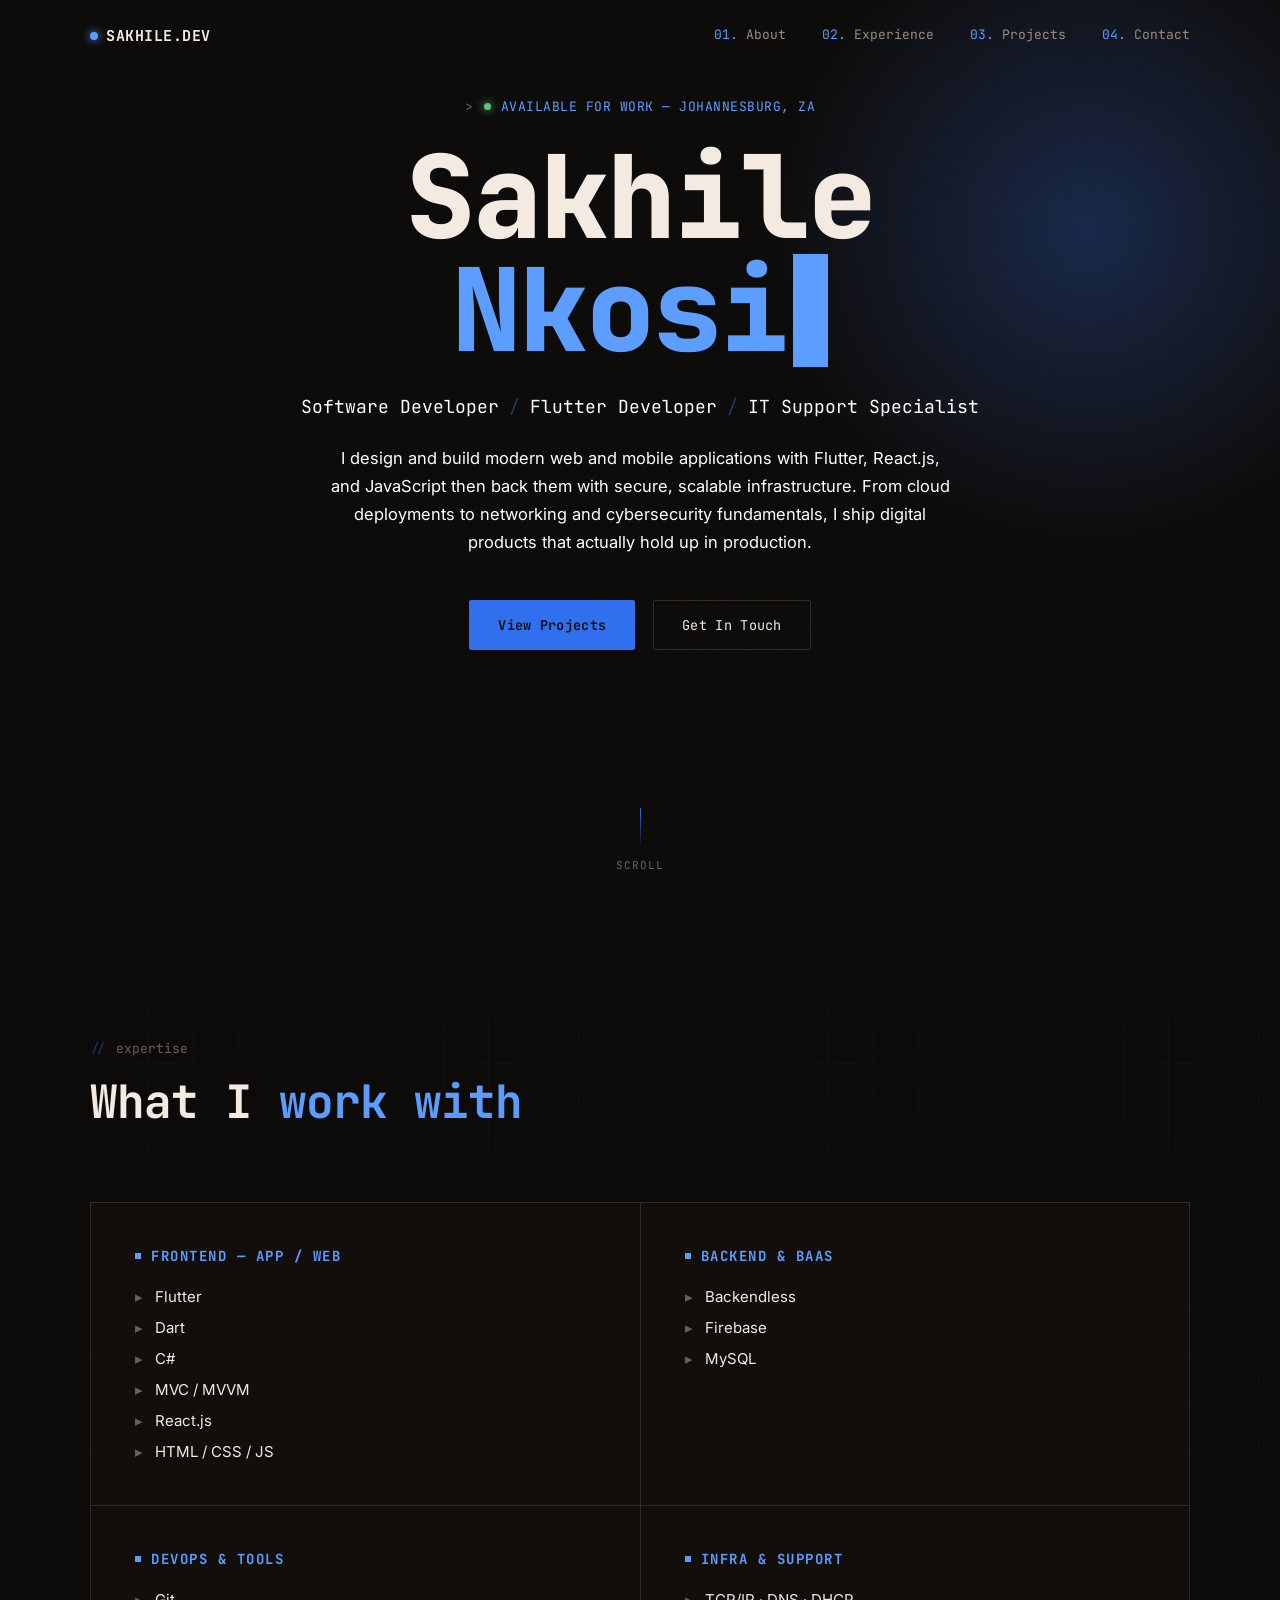
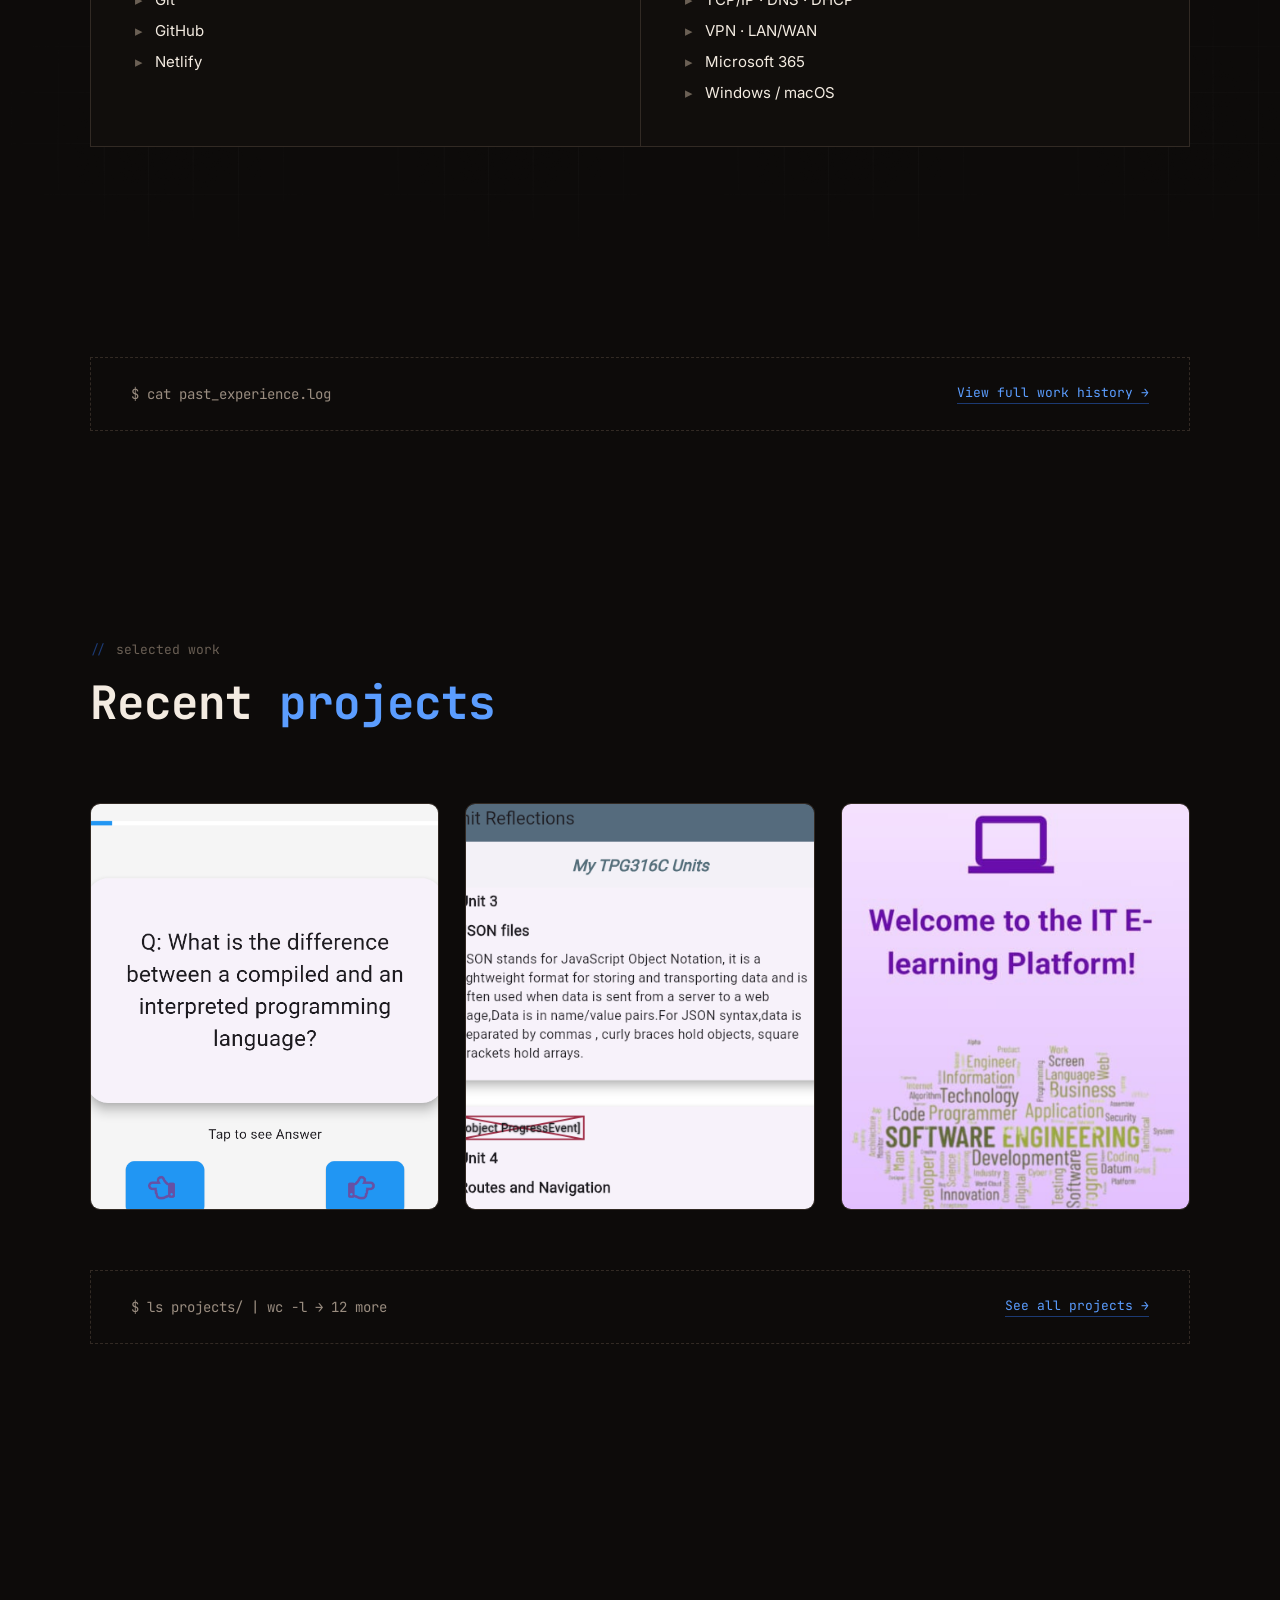
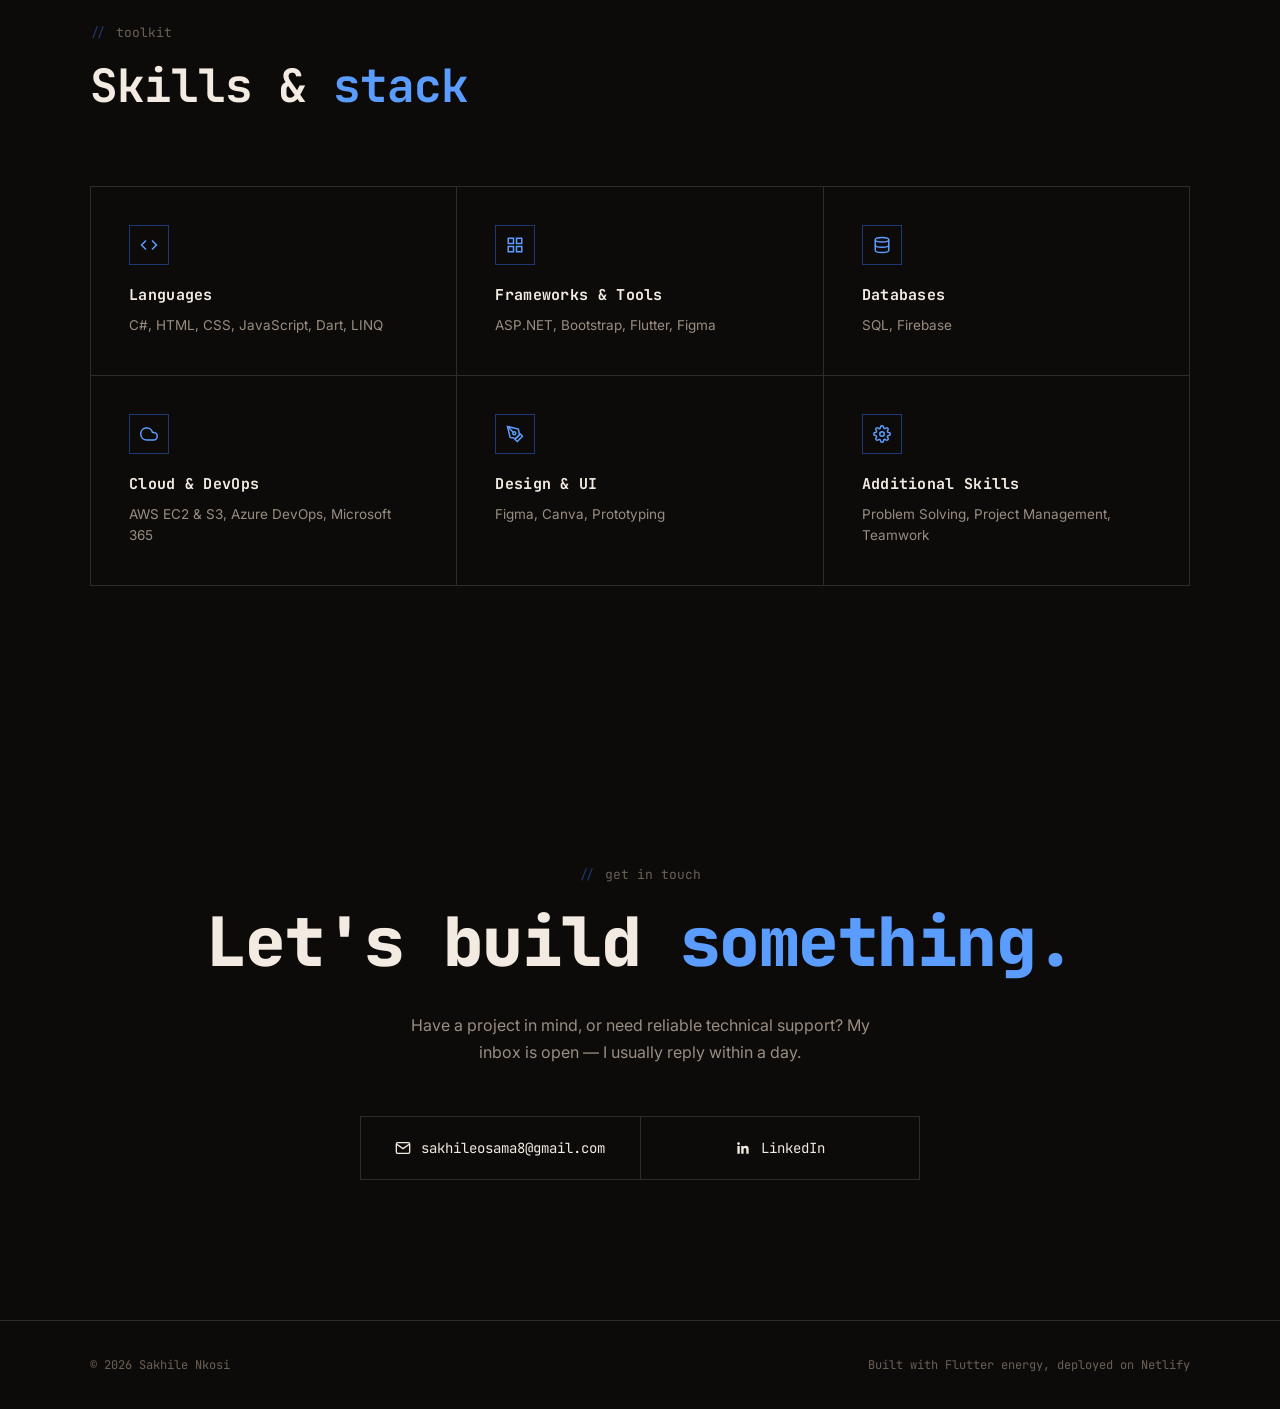
==== index.html @ 548998eb "portfolio" ====
<!DOCTYPE html>
<html lang="en">

<head>
  <meta charset="UTF-8">
  <meta name="viewport" content="width=device-width, initial-scale=1.0">
  <title>Sakhile Nkosi — Software &amp; Flutter Developer</title>
  <link rel="preconnect" href="https://fonts.googleapis.com">
  <link rel="preconnect" href="https://fonts.gstatic.com" crossorigin>
  <link rel="stylesheet" href="assets/css/style.css">
  <link
    href="https://fonts.googleapis.com/css2?family=JetBrains+Mono:wght@400;500;600;700;800&family=Inter:wght@400;500;600;700&display=swap"
    rel="stylesheet">
  <style>
    #expertise {
      overflow: hidden;
    }

    .expertise-bg {
      position: absolute;
      inset: 0;
      z-index: 0;
      pointer-events: none;
      background-image: url('assets/images/gradient.png');
      background-repeat: repeat;
      background-size: 340px 340px;
      filter: invert(1) brightness(0.9);
      opacity: 0.5;
      -webkit-mask-image: linear-gradient(to bottom, transparent 0%, black 14%, black 86%, transparent 100%);
      mask-image: linear-gradient(to bottom, transparent 0%, black 14%, black 86%, transparent 100%);
    }

    .expertise-content {
      position: relative;
      z-index: 1;
    }
  </style>
</head>

<body>

  <div class="grain"></div>

  <header id="siteHeader">
    <div class="wrap">
      <nav>
        <div class="logo"><span class="dot"></span>SAKHILE.DEV</div>
        <div class="nav-links">
          <a href="about.html"><span>01.</span> About</a>
          <a href="experience.html"><span>02.</span> Experience</a>
          <a href="project.html"><span>03.</span> Projects</a>
          <a href="#contact"><span>04.</span> Contact</a>
        </div>
      </nav>
    </div>
  </header>

  <!-- ============ HERO ============ -->
  <section class="hero">
    <div class="hero-bg">
      <video class="hero-video active" src="assets/videos/v1.mp4" autoplay muted playsinline preload="auto"></video>
      <video class="hero-video" src="assets/videos/v2.mp4" autoplay muted playsinline preload="auto"></video>
    </div>
    <div class="hero-overlay"></div>

    <div class="wrap hero-content">
      <div class="eyebrow"><span class="status-dot"></span> AVAILABLE FOR WORK — JOHANNESBURG, ZA</div>
      <h1 class="name">Sakhile<br><span class="surname">Nkosi<span class="cursor">&nbsp;</span></span></h1>
      <div class="role-line">
        <span>Software Developer</span><span class="pipe">/</span>
        <span>Flutter Developer</span><span class="pipe">/</span>
        <span>IT Support Specialist</span>
      </div>
      <p class="hero-copy">
        I design and build modern web and mobile applications with Flutter, React.js, and JavaScript 
        then back them with secure, scalable infrastructure. From cloud deployments to networking and
        cybersecurity fundamentals, I ship digital products that actually hold up in production.
      </p>
      <div class="hero-actions">
        <a href="project.html" class="btn btn-solid">View Projects</a>
        <a href="#contact" class="btn btn-outline">Get In Touch</a>
      </div>
    </div>
    <div class="scroll-hint mono">
      <div class="line"></div>SCROLL
    </div>
  </section>

  <!-- ============ EXPERTISE ============ -->
  <section id="expertise">
    <div class="expertise-bg"></div>

    <div class="wrap expertise-content">
      <div class="section-tag reveal">expertise</div>
      <h2 class="section-title reveal">What I <span class="accent">work with</span></h2>

      <div class="expertise-grid reveal">
        <div class="expertise-block">
          <h3>Frontend — App / Web</h3>
          <ul>
            <li>Flutter</li>
            <li>Dart</li>
            <li>C#</li>
            <li>MVC / MVVM</li>
            <li>React.js</li>
            <li>HTML / CSS / JS</li>
          </ul>
        </div>
        <div class="expertise-block">
          <h3>Backend &amp; BaaS</h3>
          <ul>
            <li>Backendless</li>
            <li>Firebase</li>
            <li>MySQL</li>
          </ul>
        </div>
        <div class="expertise-block">
          <h3>DevOps &amp; Tools</h3>
          <ul>
            <li>Git</li>
            <li>GitHub</li>
            <li>Netlify</li>
          </ul>
        </div>
        <div class="expertise-block">
          <h3>Infra &amp; Support</h3>
          <ul>
            <li>TCP/IP · DNS · DHCP</li>
            <li>VPN · LAN/WAN</li>
            <li>Microsoft 365</li>
            <li>Windows / macOS</li>
          </ul>
        </div>
      </div>
    </div>
  </section>

  <!-- ============ EXPERIENCE DIVIDER ============ -->
  <div class="divider-cta" id="experience">
    <div class="wrap">
      <div class="inner reveal">
        <div class="label mono">$ cat past_experience.log</div>
        <a href="experience.html" class="link-btn">View full work history →</a>
      </div>
    </div>
  </div>

  <!-- ============ PROJECTS ============ -->
  <section id="projects">
    <div class="section-video-bg">
      <video src="assets/videos/Projects.mp4" autoplay muted loop playsinline preload="auto"></video>
    </div>
    <div class="section-video-overlay"></div>
    <div class="wrap">
      <div class="section-tag reveal">selected work</div>
      <h2 class="section-title reveal">Recent <span class="accent">projects</span></h2>

      <div class="projects-grid">
        <div class="project-card reveal" data-project="flashcard">
          <div class="project-thumb">
            <img src="assets/images/elearning-flashcard.png" alt="Flashcard" loading="lazy">
            <div class="thumb-hover">
              <div class="thumb-hover-inner">
                <span class="name">Flashcard</span>
                <span class="view-hint">✦ View project details</span>
              </div>
            </div>
          </div>
        </div>

        <div class="project-card reveal" data-project="reflection">
          <div class="project-thumb">
            <img src="assets/images/elearning-reflection.png" alt="Reflection Notes" loading="lazy">
            <div class="thumb-hover">
              <div class="thumb-hover-inner">
                <span class="name">Reflection Notes</span>
                <span class="view-hint">✦ View project details</span>
              </div>
            </div>
          </div>
        </div>

        <div class="project-card reveal" data-project="elearning">
          <div class="project-thumb">
            <img src="assets/images/elearning-welcome.png" alt="IT E-Learning Platform welcome screen" loading="lazy">
            <div class="thumb-hover">
              <div class="thumb-hover-inner">
                <span class="name">IT E-Learning Platform</span>
                <span class="view-hint">✦ View project details</span>
              </div>
            </div>
          </div>
        </div>
      </div>

      <div class="divider-cta" style="padding-top:60px;padding-bottom:0;">
        <div class="inner reveal">
          <div class="label mono">$ ls projects/ | wc -l → 12 more</div>
          <a href="project.html" class="link-btn">See all projects →</a>
        </div>
      </div>
    </div>
  </section>

  <!-- ============ SKILLS ============ -->
  <section id="skills">
    <div class="section-video-bg">
      <video src="assets/videos/Skills.mp4" autoplay muted loop playsinline preload="auto"></video>
    </div>
    <div class="section-video-overlay"></div>
    <div class="wrap">
      <div class="section-tag reveal">toolkit</div>
      <h2 class="section-title reveal">Skills &amp; <span class="accent">stack</span></h2>

      <div class="skills-grid reveal">
        <div class="skill-card">
          <div class="skill-icon">
            <svg width="18" height="18" viewBox="0 0 24 24" fill="none" stroke="currentColor" stroke-width="2">
              <polyline points="16 18 22 12 16 6" />
              <polyline points="8 6 2 12 8 18" />
            </svg>
          </div>
          <h4>Languages</h4>
          <p>C#, HTML, CSS, JavaScript, Dart, LINQ</p>
        </div>
        <div class="skill-card">
          <div class="skill-icon">
            <svg width="18" height="18" viewBox="0 0 24 24" fill="none" stroke="currentColor" stroke-width="2">
              <rect x="3" y="3" width="7" height="7" />
              <rect x="14" y="3" width="7" height="7" />
              <rect x="14" y="14" width="7" height="7" />
              <rect x="3" y="14" width="7" height="7" />
            </svg>
          </div>
          <h4>Frameworks &amp; Tools</h4>
          <p>ASP.NET, Bootstrap, Flutter, Figma</p>
        </div>
        <div class="skill-card">
          <div class="skill-icon">
            <svg width="18" height="18" viewBox="0 0 24 24" fill="none" stroke="currentColor" stroke-width="2">
              <ellipse cx="12" cy="5" rx="9" ry="3" />
              <path d="M21 12c0 1.66-4 3-9 3s-9-1.34-9-3" />
              <path d="M3 5v14c0 1.66 4 3 9 3s9-1.34 9-3V5" />
            </svg>
          </div>
          <h4>Databases</h4>
          <p>SQL, Firebase</p>
        </div>
        <div class="skill-card">
          <div class="skill-icon">
            <svg width="18" height="18" viewBox="0 0 24 24" fill="none" stroke="currentColor" stroke-width="2">
              <path d="M18 10h-1.26A8 8 0 1 0 9 20h9a5 5 0 0 0 0-10z" />
            </svg>
          </div>
          <h4>Cloud &amp; DevOps</h4>
          <p>AWS EC2 &amp; S3, Azure DevOps, Microsoft 365</p>
        </div>
        <div class="skill-card">
          <div class="skill-icon">
            <svg width="18" height="18" viewBox="0 0 24 24" fill="none" stroke="currentColor" stroke-width="2">
              <path d="M12 19l7-7 3 3-7 7-3-3z" />
              <path d="M18 13l-1.5-7.5L2 2l3.5 14.5L13 18l5-5z" />
              <path d="M2 2l7.586 7.586" />
              <circle cx="11" cy="11" r="2" />
            </svg>
          </div>
          <h4>Design &amp; UI</h4>
          <p>Figma, Canva, Prototyping</p>
        </div>
        <div class="skill-card">
          <div class="skill-icon">
            <svg width="18" height="18" viewBox="0 0 24 24" fill="none" stroke="currentColor" stroke-width="2">
              <circle cx="12" cy="12" r="3" />
              <path
                d="M19.4 15a1.65 1.65 0 0 0 .33 1.82l.06.06a2 2 0 1 1-2.83 2.83l-.06-.06a1.65 1.65 0 0 0-1.82-.33 1.65 1.65 0 0 0-1 1.51V21a2 2 0 0 1-4 0v-.09A1.65 1.65 0 0 0 9 19.4a1.65 1.65 0 0 0-1.82.33l-.06.06a2 2 0 1 1-2.83-2.83l.06-.06a1.65 1.65 0 0 0 .33-1.82 1.65 1.65 0 0 0-1.51-1H3a2 2 0 0 1 0-4h.09A1.65 1.65 0 0 0 4.6 9a1.65 1.65 0 0 0-.33-1.82l-.06-.06a2 2 0 1 1 2.83-2.83l.06.06a1.65 1.65 0 0 0 1.82.33H9a1.65 1.65 0 0 0 1-1.51V3a2 2 0 0 1 4 0v.09a1.65 1.65 0 0 0 1 1.51 1.65 1.65 0 0 0 1.82-.33l.06-.06a2 2 0 1 1 2.83 2.83l-.06.06a1.65 1.65 0 0 0-.33 1.82V9a1.65 1.65 0 0 0 1.51 1H21a2 2 0 0 1 0 4h-.09a1.65 1.65 0 0 0-1.51 1z" />
            </svg>
          </div>
          <h4>Additional Skills</h4>
          <p>Problem Solving, Project Management, Teamwork</p>
        </div>
      </div>
    </div>
  </section>

  <!-- ============ CONTACT ============ -->
  <section id="contact" class="contact-section">
    <div class="wrap">
      <div class="section-tag reveal">get in touch</div>
      <h2 class="contact-title reveal">Let's build <span class="accent">something.</span></h2>
      <p class="contact-copy reveal">
        Have a project in mind, or need reliable technical support? My inbox is open —
        I usually reply within a day.
      </p>
      <div class="contact-row reveal">
        <a href="mailto:sakhileosama8@gmail.com">
          <svg width="16" height="16" viewBox="0 0 24 24" fill="none" stroke="currentColor" stroke-width="2">
            <rect x="2" y="4" width="20" height="16" rx="2" />
            <path d="M22 6l-10 7L2 6" />
          </svg>
          sakhileosama8@gmail.com
        </a>
        <a href="https://www.linkedin.com/in/sakhile-nkosi-8436ba281/" target="_blank" rel="noopener">
          <svg width="16" height="16" viewBox="0 0 24 24" fill="currentColor">
            <path
              d="M20.45 20.45h-3.55v-5.57c0-1.33-.02-3.03-1.85-3.03-1.85 0-2.14 1.44-2.14 2.94v5.66H9.36V9h3.41v1.56h.05c.47-.9 1.63-1.85 3.36-1.85 3.6 0 4.27 2.37 4.27 5.46v6.28zM5.34 7.43a2.06 2.06 0 1 1 0-4.12 2.06 2.06 0 0 1 0 4.12zM7.12 20.45H3.56V9h3.56v11.45z" />
          </svg>
          LinkedIn
        </a>
      </div>
    </div>
  </section>

  <footer>
    <div class="wrap" style="display:flex;justify-content:space-between;width:100%;flex-wrap:wrap;gap:10px;">
      <span>© 2026 Sakhile Nkosi</span>
      <span>Built with Flutter energy, deployed on Netlify</span>
    </div>
  </footer>

  <!-- ============ PROJECT MODAL ============ -->
  <div class="modal-overlay" id="projectModal">
    <div class="modal-panel">
      <button class="modal-close" id="modalClose" aria-label="Close">
        <svg width="16" height="16" viewBox="0 0 24 24" fill="none" stroke="currentColor" stroke-width="2.5">
          <path d="M18 6L6 18M6 6l12 12" />
        </svg>
      </button>

      <div class="modal-hero">
        <div class="project-tag" id="modalTag"></div>
        <h2 class="modal-title" id="modalTitle"></h2>
      </div>

      <div class="modal-body">
        <div class="modal-block">
          <h3>Overview</h3>
          <p id="modalOverview"></p>
        </div>

        <div class="modal-block">
          <h3>Tech Stack</h3>
          <div id="modalSpecs"></div>
        </div>

        <div class="modal-block" id="modalLinksBlock">
          <h3>Project Links</h3>
          <div class="modal-links" id="modalLinks"></div>
        </div>

        <div class="modal-block" id="modalGalleryBlock">
          <h3>Project Images</h3>
          <div class="modal-gallery" id="modalGallery"></div>
        </div>
      </div>
    </div>
  </div>

  <script src="assets/js/scprit.js"></script>

</body>

</html>
---- assets/css/style.css ----
:root{
    --black: #0d0b0a;
    --black-soft: #151210;
    --panel: #1c1815;
    --panel-border: #322a24;
    --terracotta: #2f6fed;
    --terracotta-bright: #5b9dff;
    --terracotta-dim: #1c3a73;
    --cream: #f3ebe1;
    --white:#ffff;
    --stone: #9a8d80;
    --stone-dim: #6b6055;
  }

  *{margin:0;padding:0;box-sizing:border-box;}

  html{scroll-behavior:smooth;}

  body{
    background:var(--black);
    color:var(--cream);
    font-family:'Inter',sans-serif;
    overflow-x:hidden;
  }

  ::selection{background:var(--terracotta);color:var(--black);}

  a{color:inherit;text-decoration:none;}

  .mono{font-family:'JetBrains Mono',monospace;}

  .wrap{
    max-width:1180px;
    margin:0 auto;
    padding:0 40px;
  }

  /* ---------- scanline / grain overlay ---------- */
  .grain{
    pointer-events:none;
    position:fixed;
    inset:0;
    z-index:999;
    opacity:0.035;
    background-image:url("data:image/svg+xml,%3Csvg xmlns='http://www.w3.org/2000/svg' width='120' height='120'%3E%3Cfilter id='n'%3E%3CfeTurbulence type='fractalNoise' baseFrequency='0.9' numOctaves='2' stitchTiles='stitch'/%3E%3C/filter%3E%3Crect width='100%25' height='100%25' filter='url(%23n)'/%3E%3C/svg%3E");
    mix-blend-mode:overlay;
  }

  /* ---------- nav ---------- */
  header{
    position:fixed;
    top:0;left:0;right:0;
    z-index:100;
    padding:26px 0;
    transition:background .3s ease, border-color .3s ease, padding .3s ease;
    border-bottom:1px solid transparent;
  }
  header.scrolled{
    background:rgba(13,11,10,0.88);
    backdrop-filter:blur(10px);
    border-bottom:1px solid var(--panel-border);
    padding:16px 0;
  }
  nav{
    display:flex;
    align-items:center;
    justify-content:space-between;
  }
  .logo{
    font-family:'JetBrains Mono',monospace;
    font-weight:700;
    font-size:15px;
    letter-spacing:.5px;
    display:flex;
    align-items:center;
    gap:8px;
  }
  .logo .dot{
    width:8px;height:8px;border-radius:50%;
    background:var(--terracotta-bright);
    box-shadow:0 0 10px var(--terracotta-bright);
  }
  .nav-links{
    display:flex;
    gap:36px;
    font-family:'JetBrains Mono',monospace;
    font-size:13px;
  }
  .nav-links a{
    color:var(--stone);
    position:relative;
    padding-bottom:3px;
    transition:color .25s ease;
  }
  .nav-links a::before{content:'';}
  .nav-links a:hover{color:var(--cream);}
  .nav-links a span{color:var(--terracotta-bright);}

  /* ---------- hero ---------- */
  .hero{
    min-height:100vh;
    display:flex;
    flex-direction:column;
    justify-content:flex-end;
    align-items:center;
    position:relative;
    padding-top:80px;
    overflow:hidden;
    background:var(--black);
  }
  .hero-bg{
    position:absolute;
    inset:0;
    z-index:0;
  }
  .hero-video{
    position:absolute;
    inset:0;
    width:100%;
    height:100%;
    object-fit:cover;
    opacity:0;
    transition:opacity 1.4s ease;
    z-index:0;
    filter:saturate(0.85) contrast(1.02);
  }
  .hero-video.active{
    opacity:1;
    z-index:1;
  }
  .hero-overlay{
    position:absolute;
    inset:0;
    z-index:2;
    background:
      linear-gradient(to bottom, rgba(13,11,10,0.35) 0%, rgba(13,11,10,0.45) 40%, rgba(13,11,10,0.94) 92%),
      linear-gradient(180deg, rgba(13,11,10,0.15), rgba(13,11,10,0.15));
    pointer-events:none;
  }
  .hero::before{
    content:'';
    position:absolute;
    top:-10%;
    right:-10%;
    width:640px;
    height:640px;
    background:radial-gradient(circle, rgba(47,111,237,0.28) 0%, rgba(47,111,237,0) 70%);
    pointer-events:none;
    z-index:3;
    mix-blend-mode:screen;
  }
  .hero-content{
    position:relative;
    z-index:4;
    text-align:center;
    padding-bottom:110px;
    display:flex;
    flex-direction:column;
    align-items:center;
  }
  .eyebrow{
    font-family:'JetBrains Mono',monospace;
    font-size:13px;
    color:var(--terracotta-bright);
    display:flex;
    align-items:center;
    justify-content:center;
    gap:10px;
    margin-bottom:26px;
    letter-spacing:.5px;
  }
  .eyebrow::before{content:'>';color:var(--stone-dim);}
  .status-dot{
    width:7px;height:7px;border-radius:50%;
    background:#5ac67e;
    box-shadow:0 0 8px #5ac67e;
    display:inline-block;
    animation:pulse 2s infinite;
  }
  @keyframes pulse{
    0%,100%{opacity:1;}
    50%{opacity:.4;}
  }

  h1.name{
    font-family:'JetBrains Mono',monospace;
    font-weight:800;
    font-size:clamp(48px, 9vw, 118px);
    line-height:0.98;
    letter-spacing:-2px;
    color:var(--cream);
  }
  h1.name .surname{
    color:var(--terracotta-bright);
    position:relative;
  }
  .cursor{
    display:inline-block;
    width:.5ch;
    background:var(--terracotta-bright);
    margin-left:6px;
    animation:blink 1.1s steps(1) infinite;
  }
  @keyframes blink{
    0%,49%{opacity:1;}
    50%,100%{opacity:0;}
  }

  .role-line{
    font-family:'JetBrains Mono',monospace;
    font-size:clamp(14px,2vw,18px);
    color:var(--white);
    margin-top:28px;
    display:flex;
    justify-content:center;
    flex-wrap:wrap;
    gap:0 10px;
  }
  .role-line .pipe{color:var(--terracotta-dim);}

  .hero-copy{
    max-width:620px;
    margin:26px auto 0;
    font-size:16.5px;
    line-height:1.7;
    color:var(--white);
  }

  .hero-actions{
    margin-top:44px;
    display:flex;
    justify-content:center;
    gap:18px;
    flex-wrap:wrap;
  }
  .btn{
    font-family:'JetBrains Mono',monospace;
    font-size:13.5px;
    padding:15px 28px;
    border-radius:2px;
    border:1px solid var(--terracotta);
    cursor:pointer;
    transition:all .25s ease;
    letter-spacing:.3px;
  }
  .btn-solid{
    background:var(--terracotta);
    color:var(--black);
    font-weight:600;
  }
  .btn-solid:hover{
    background:var(--terracotta-bright);
    border-color:var(--terracotta-bright);
    transform:translateY(-2px);
  }
  .btn-outline{
    background:transparent;
    color:var(--cream);
    border-color:var(--panel-border);
  }
  .btn-outline:hover{
    border-color:var(--terracotta);
    color:var(--terracotta-bright);
  }

  .scroll-hint{
    position:absolute;
    bottom:28px;
    left:50%;
    transform:translateX(-50%);
    display:flex;
    flex-direction:column;
    align-items:center;
    gap:10px;
    font-family:'JetBrains Mono',monospace;
    font-size:11px;
    color:var(--stone-dim);
    letter-spacing:1px;
    z-index:4;
  }
  .scroll-hint .line{
    width:1px;height:40px;
    background:linear-gradient(var(--terracotta), transparent);
    animation:scrolldown 1.8s infinite;
  }
  @keyframes scrolldown{
    0%{transform:scaleY(0);transform-origin:top;}
    50%{transform:scaleY(1);transform-origin:top;}
    50.01%{transform-origin:bottom;}
    100%{transform:scaleY(0);transform-origin:bottom;}
  }

  /* ---------- section shell ---------- */
  section{
    padding:140px 0;
    position:relative;
  }
  .section-tag{
    font-family:'JetBrains Mono',monospace;
    font-size:13px;
    color:var(--stone-dim);
    margin-bottom:14px;
    display:flex;
    align-items:center;
    gap:10px;
  }
  .section-tag::before{content:'//';color:var(--terracotta-dim);}
  h2.section-title{
    font-family:'JetBrains Mono',monospace;
    font-weight:700;
    font-size:clamp(30px,4vw,46px);
    letter-spacing:-1px;
    margin-bottom:70px;
  }
  h2.section-title .accent{color:var(--terracotta-bright);}

  /* ---------- expertise ---------- */
  #expertise{overflow:hidden;}
  .expertise-bg{
    position:absolute;
    inset:0;
    z-index:0;
    pointer-events:none;
    background-image:url('assets/expertise-grid.png');
    background-repeat:repeat;
    background-size:340px 340px;
    filter:invert(1) brightness(0.9);
    opacity:0.5;
    -webkit-mask-image:linear-gradient(to bottom, transparent 0%, black 14%, black 86%, transparent 100%);
    mask-image:linear-gradient(to bottom, transparent 0%, black 14%, black 86%, transparent 100%);
  }
  .expertise-content{
    position:relative;
    z-index:1;
  }

  /* ---------- section background video (projects / skills) ---------- */
  #projects, #skills{
    position:relative;
    overflow:hidden;
  }
  .section-video-bg{
    position:absolute;
    inset:0;
    z-index:0;
    pointer-events:none;
    -webkit-mask-image:linear-gradient(to bottom, transparent 0%, black 14%, black 86%, transparent 100%);
    mask-image:linear-gradient(to bottom, transparent 0%, black 14%, black 86%, transparent 100%);
  }
  .section-video-bg video{
    width:100%;
    height:100%;
    object-fit:cover;
    display:block;
    opacity:0.32;
    filter:saturate(0.7) contrast(1.05);
  }
  .section-video-overlay{
    position:absolute;
    inset:0;
    z-index:1;
    pointer-events:none;
    background:linear-gradient(to bottom, rgba(13,11,10,0.55) 0%, rgba(13,11,10,0.8) 55%, rgba(13,11,10,0.55) 100%);
  }
  #projects > .wrap, #skills > .wrap{
    position:relative;
    z-index:2;
  }
  .expertise-grid{
    display:grid;
    grid-template-columns:repeat(2, 1fr);
    gap:1px;
    background:var(--panel-border);
    border:1px solid var(--panel-border);
  }
  .expertise-block{
    background:rgba(13,11,10,0.88);
    backdrop-filter:blur(3px);
    padding:44px;
  }
  .expertise-block h3{
    font-family:'JetBrains Mono',monospace;
    font-size:14px;
    text-transform:uppercase;
    letter-spacing:1.5px;
    color:var(--terracotta-bright);
    margin-bottom:22px;
    display:flex;
    align-items:center;
    gap:10px;
  }
  .expertise-block h3::before{
    content:'';
    width:6px;height:6px;
    background:var(--terracotta-bright);
  }
  .expertise-block ul{
    list-style:none;
    display:flex;
    flex-direction:column;
    gap:12px;
  }
  .expertise-block li{
    font-size:15px;
    color:var(--cream);
    padding-left:20px;
    position:relative;
  }
  .expertise-block li::before{
    content:'▸';
    position:absolute;
    left:0;
    color:var(--stone-dim);
  }

  /* ---------- divider cta ---------- */
  .divider-cta{
    padding:70px 0;
  }
  .divider-cta .inner{
    border:1px dashed var(--panel-border);
    padding:26px 40px;
    display:flex;
    align-items:center;
    justify-content:space-between;
    flex-wrap:wrap;
    gap:16px;
  }
  .divider-cta .label{
    font-family:'JetBrains Mono',monospace;
    font-size:14px;
    color:var(--stone);
  }
  .divider-cta a.link-btn{
    font-family:'JetBrains Mono',monospace;
    font-size:13px;
    color:var(--terracotta-bright);
    border-bottom:1px solid var(--terracotta-dim);
    padding-bottom:2px;
    transition:border-color .2s ease;
  }
  .divider-cta a.link-btn:hover{border-color:var(--terracotta-bright);}

  /* ---------- projects ---------- */
  .projects-grid{
    display:grid;
    grid-template-columns:repeat(3, 1fr);
    gap:26px;
  }
  .project-card{
    background:var(--panel);
    border:1px solid var(--panel-border);
    overflow:hidden;
    transition:transform .3s ease, border-color .3s ease;
    cursor:pointer;
    border-radius: 10px;
  }
  .project-card:hover{
    transform:translateY(-6px);
    border-color:var(--terracotta);
    border-radius: 10px;
  }
  .project-thumb{
    aspect-ratio:6/7;
    position:relative;
    overflow:hidden;
    background:
      linear-gradient(135deg, var(--black-soft) 25%, transparent 25%) -10px 0,
      linear-gradient(225deg, var(--black-soft) 25%, transparent 25%) -10px 0,
      linear-gradient(315deg, var(--black-soft) 25%, transparent 25%),
      linear-gradient(45deg, var(--black-soft) 25%, var(--panel) 25%);
    background-size:20px 20px;
    background-color:#221c18;
  }
  .project-thumb img{
    position:absolute;
    inset:0;
    width:100%;
    height:100%;
    object-fit:cover;
    display:block;
  }
  .project-thumb .thumb-icon{
    position:absolute;
    inset:0;
    display:flex;
    align-items:center;
    justify-content:center;
  }
  .project-thumb .thumb-icon svg{
    width:64px;height:64px;
    opacity:.5;
  }
  .thumb-hover{
    position:absolute;
    inset:0;
    background:linear-gradient(to top, rgba(13,11,10,0.92) 0%, rgba(13,11,10,0.45) 55%, rgba(13,11,10,0) 100%);
    display:flex;
    align-items:flex-end;
    padding:22px;
    opacity:0;
    transition:opacity .3s ease;
  }
  .project-card:hover .thumb-hover{opacity:1;}
  .thumb-hover-inner{
    transform:translateY(10px);
    transition:transform .3s ease;
  }
  .project-card:hover .thumb-hover-inner{transform:translateY(0);}
  .thumb-hover .name{
    font-family:'JetBrains Mono',monospace;
    font-weight:700;
    font-size:19px;
    color:var(--cream);
    display:block;
  }
  .thumb-hover .view-hint{
    font-family:'JetBrains Mono',monospace;
    font-size:11.5px;
    color:var(--terracotta-bright);
    margin-top:6px;
    display:flex;
    align-items:center;
    gap:6px;
  }
  .project-body{
    padding:24px;
  }
  .project-tag{
    font-family:'JetBrains Mono',monospace;
    font-size:11px;
    color:var(--terracotta-bright);
    text-transform:uppercase;
    letter-spacing:1px;
    margin-bottom:10px;
  }
  .project-body h4{
    font-size:18px;
    margin-bottom:8px;
    font-weight:600;
  }
  .project-body p{
    font-size:13.5px;
    color:var(--stone);
    line-height:1.6;
  }
  .project-stack{
    margin-top:16px;
    display:flex;
    gap:8px;
    flex-wrap:wrap;
  }
  .project-stack span{
    font-family:'JetBrains Mono',monospace;
    font-size:11px;
    color:var(--stone-dim);
    border:1px solid var(--panel-border);
    padding:4px 9px;
  }

  /* ---------- skills ---------- */
  .skills-grid{
    display:grid;
    grid-template-columns:repeat(3, 1fr);
    gap:1px;
    background:var(--panel-border);
    border:1px solid var(--panel-border);
  }
  .skill-card{
    background:var(--black);
    padding:38px;
    transition:background .25s ease;
  }
  .skill-card:hover{background:var(--black-soft);}
  .skill-icon{
    width:40px;height:40px;
    border:1px solid var(--terracotta-dim);
    display:flex;
    align-items:center;
    justify-content:center;
    margin-bottom:20px;
    color:var(--terracotta-bright);
  }
  .skill-card h4{
    font-family:'JetBrains Mono',monospace;
    font-size:15px;
    margin-bottom:10px;
    letter-spacing:.3px;
  }
  .skill-card p{
    font-size:13.5px;
    color:var(--stone);
    line-height:1.6;
  }

  /* ---------- contact ---------- */
  .contact-section{
    text-align:center;
    position:relative;
  }
  .contact-section .section-tag{
    justify-content:center;
  }
  .contact-title{
    font-family:'JetBrains Mono',monospace;
    font-weight:800;
    font-size:clamp(36px,6vw,68px);
    letter-spacing:-1.5px;
    margin-bottom:26px;
  }
  .contact-title .accent{color:var(--terracotta-bright);}
  .contact-copy{
    color:var(--stone);
    max-width:480px;
    margin:0 auto 50px;
    line-height:1.7;
  }
  .contact-row{
    display:flex;
    align-items:center;
    justify-content:center;
    gap:0;
    border:1px solid var(--panel-border);
    max-width:560px;
    margin:0 auto;
  }
  .contact-row a{
    flex:1;
    padding:22px;
    font-family:'JetBrains Mono',monospace;
    font-size:14px;
    display:flex;
    align-items:center;
    justify-content:center;
    gap:10px;
    transition:background .25s ease, color .25s ease;
    border-right:1px solid var(--panel-border);
  }
  .contact-row a:last-child{border-right:none;}
  .contact-row a:hover{
    background:var(--terracotta);
    color:var(--black);
  }

  footer{
    padding:36px 0;
    border-top:1px solid var(--panel-border);
    display:flex;
    justify-content:space-between;
    align-items:center;
    font-family:'JetBrains Mono',monospace;
    font-size:12px;
    color:var(--stone-dim);
    flex-wrap:wrap;
    gap:10px;
  }

  /* ---------- project modal ---------- */
  .modal-overlay{
    position:fixed;
    inset:0;
    z-index:300;
    background:rgba(8,7,6,0.82);
    backdrop-filter:blur(6px);
    display:flex;
    align-items:center;
    justify-content:center;
    padding:30px;
    opacity:0;
    visibility:hidden;
    transition:opacity .3s ease, visibility .3s ease;
  }
  .modal-overlay.active{
    opacity:1;
    visibility:visible;
  }
  .modal-panel{
    background:var(--black-soft);
    border:1px solid var(--panel-border);
    width:100%;
    max-width:880px;
    max-height:86vh;
    overflow-y:auto;
    position:relative;
    transform:translateY(24px) scale(.98);
    transition:transform .35s ease;
  }
  .modal-overlay.active .modal-panel{
    transform:translateY(0) scale(1);
  }
  .modal-panel::-webkit-scrollbar{width:8px;}
  .modal-panel::-webkit-scrollbar-track{background:var(--black);}
  .modal-panel::-webkit-scrollbar-thumb{background:var(--panel-border);}

  .modal-close{
    position:absolute;
    top:20px;
    right:20px;
    width:38px;
    height:38px;
    border-radius:50%;
    background:var(--cream);
    color:var(--black);
    display:flex;
    align-items:center;
    justify-content:center;
    cursor:pointer;
    border:none;
    z-index:2;
    transition:background .2s ease, transform .2s ease;
  }
  .modal-close:hover{
    background:var(--terracotta-bright);
    transform:rotate(90deg);
  }

  .modal-hero{
    padding:56px 48px 30px;
    text-align:center;
    border-bottom:1px solid var(--panel-border);
  }
  .modal-hero .project-tag{
    justify-content:center;
    display:flex;
  }
  .modal-title{
    font-family:'JetBrains Mono',monospace;
    font-weight:800;
    font-size:clamp(28px,4vw,42px);
    color:var(--cream);
    margin-top:8px;
    letter-spacing:-1px;
  }

  .modal-body{
    padding:40px 48px 48px;
  }
  .modal-block{margin-bottom:40px;}
  .modal-block:last-child{margin-bottom:0;}
  .modal-block h3{
    font-family:'JetBrains Mono',monospace;
    font-size:13px;
    text-transform:uppercase;
    letter-spacing:1.5px;
    color:var(--terracotta-bright);
    margin-bottom:16px;
    display:flex;
    align-items:center;
    gap:10px;
  }
  .modal-block h3::before{content:'';width:6px;height:6px;background:var(--terracotta-bright);}
  .modal-block p{
    color:var(--stone);
    line-height:1.75;
    font-size:15px;
  }

  .spec-row{
    display:flex;
    gap:14px;
    padding:16px 0;
    border-top:1px solid var(--panel-border);
    font-size:14px;
  }
  .spec-row:last-child{padding-bottom:0;}
  .spec-icon{
    width:32px;height:32px;
    flex-shrink:0;
    border:1px solid var(--panel-border);
    display:flex;
    align-items:center;
    justify-content:center;
    color:var(--terracotta-bright);
  }
  .spec-label{
    color:var(--stone-dim);
    min-width:150px;
    font-family:'JetBrains Mono',monospace;
    font-size:12.5px;
    padding-top:6px;
  }
  .spec-value{
    color:var(--cream);
    font-weight:500;
    line-height:1.6;
    padding-top:5px;
  }

  .modal-links a{
    font-family:'JetBrains Mono',monospace;
    font-size:13.5px;
    color:var(--terracotta-bright);
    border-bottom:1px solid var(--terracotta-dim);
    padding-bottom:2px;
    display:inline-flex;
    align-items:center;
    gap:6px;
  }
  .modal-links a:hover{border-color:var(--terracotta-bright);}

  .modal-gallery{
    display:flex;
    gap:16px;
    overflow-x:auto;
    padding-bottom:10px;
  }
  .modal-gallery::-webkit-scrollbar{height:8px;}
  .modal-gallery::-webkit-scrollbar-track{background:var(--black);}
  .modal-gallery::-webkit-scrollbar-thumb{background:var(--panel-border);}
  .gallery-shot{
    flex:0 0 auto;
    width:200px;
    aspect-ratio:9/16;
    background:
      linear-gradient(135deg, var(--black-soft) 25%, transparent 25%) -10px 0,
      linear-gradient(225deg, var(--black-soft) 25%, transparent 25%) -10px 0,
      linear-gradient(315deg, var(--black-soft) 25%, transparent 25%),
      linear-gradient(45deg, var(--black-soft) 25%, var(--panel) 25%);
    background-size:20px 20px;
    background-color:#221c18;
    border:1px solid var(--panel-border);
    display:flex;
    flex-direction:column;
    align-items:center;
    justify-content:center;
    gap:10px;
    color:var(--stone-dim);
  }
  .gallery-shot img{
    width:100%;height:100%;
    object-fit:contain;
    background:var(--black);
  }
  .gallery-shot span{
    font-family:'JetBrains Mono',monospace;
    font-size:11px;
  }

  body.modal-open{overflow:hidden;}

  @media (max-width:600px){
    .modal-hero{padding:44px 24px 24px;}
    .modal-body{padding:30px 24px 36px;}
    .spec-row{flex-direction:column;gap:6px;}
    .spec-label{min-width:0;}
  }

  /* ---------- reveal on scroll ---------- */
  .reveal{
    opacity:0;
    transform:translateY(24px);
    transition:opacity .7s ease, transform .7s ease;
  }
  .reveal.in{
    opacity:1;
    transform:translateY(0);
  }

  @media (prefers-reduced-motion: reduce){
    *{animation:none !important; transition:none !important;}
  }

  /* ---------- responsive ---------- */
  @media (max-width:900px){
    .wrap{padding:0 24px;}
    .nav-links{display:none;}
    .expertise-grid{grid-template-columns:1fr; max-width:none;}
    .expertise-bg{display:none;}
    .section-video-bg{display:none;}
    .projects-grid{grid-template-columns:1fr;}
    .skills-grid{grid-template-columns:1fr;}
    .contact-row{flex-direction:column;}
    .contact-row a{border-right:none;border-bottom:1px solid var(--panel-border);}
    .contact-row a:last-child{border-bottom:none;}
    section{padding:90px 0;}
  }
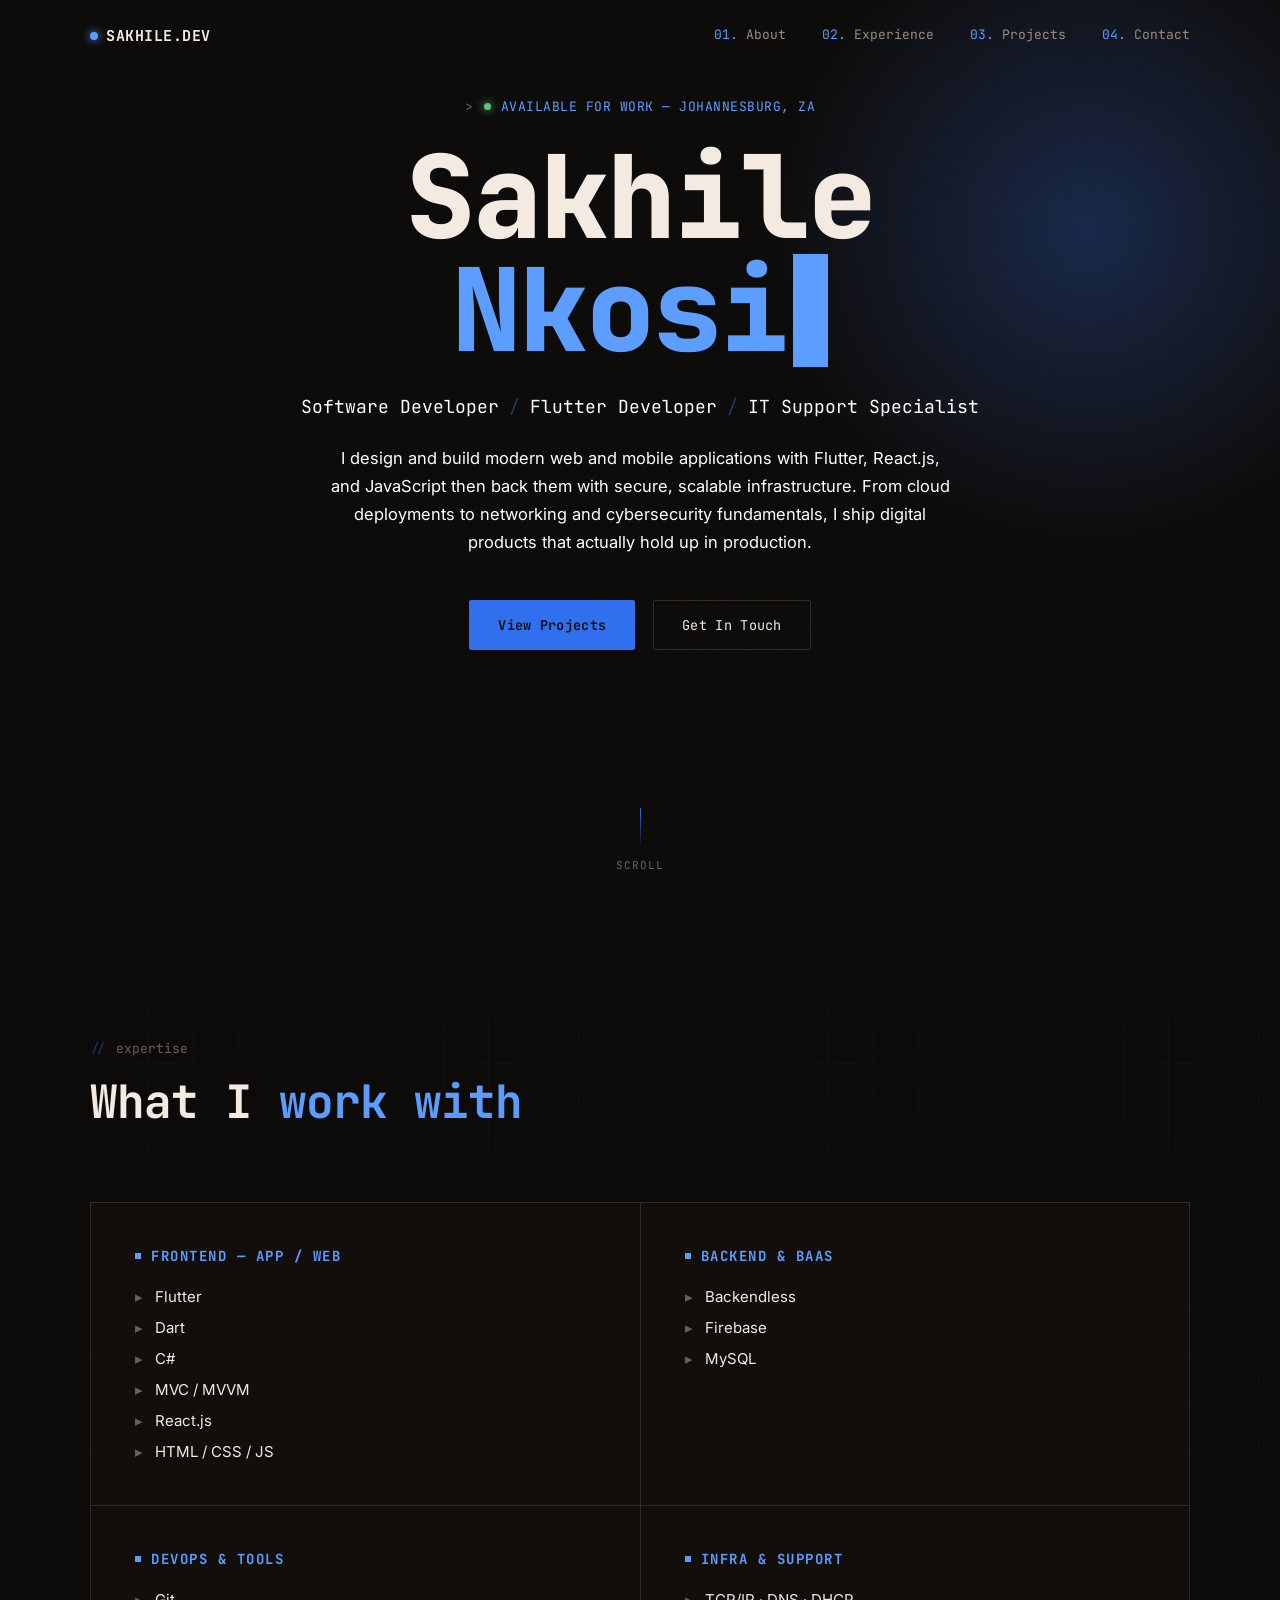
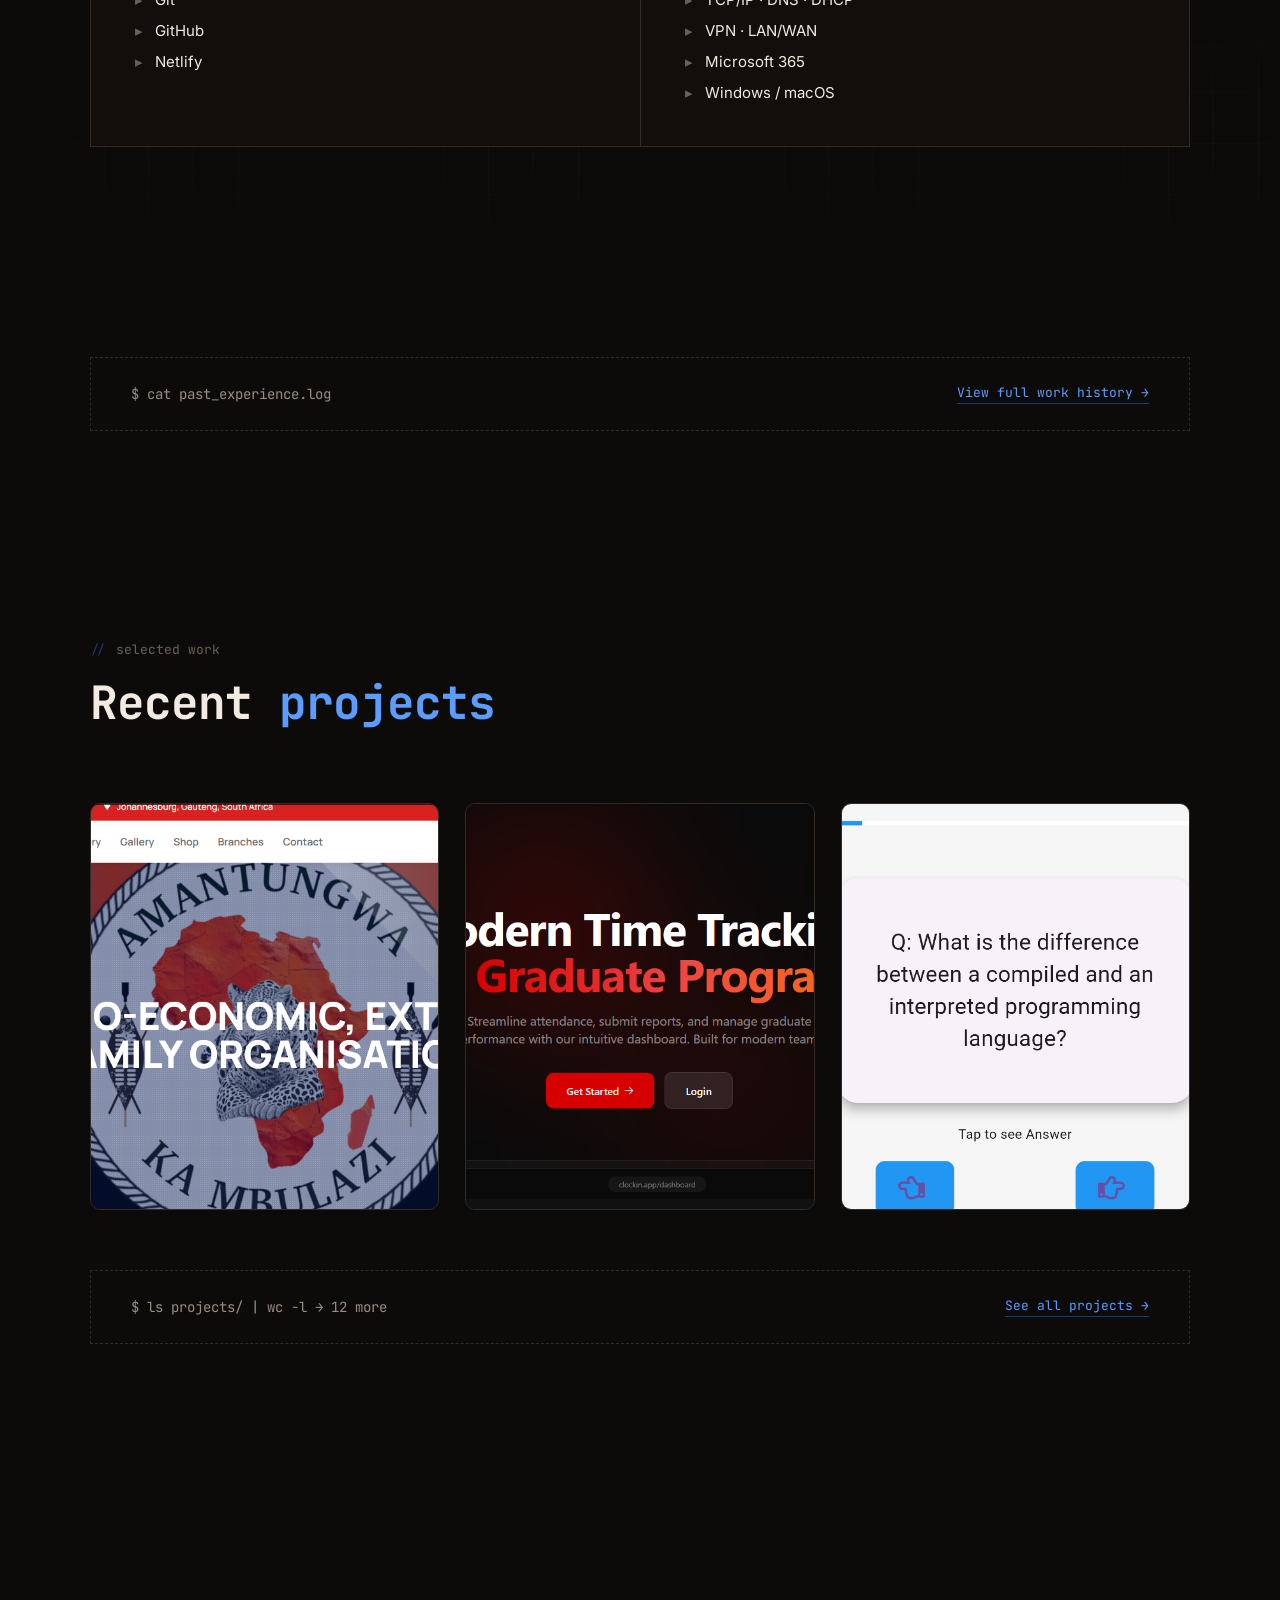
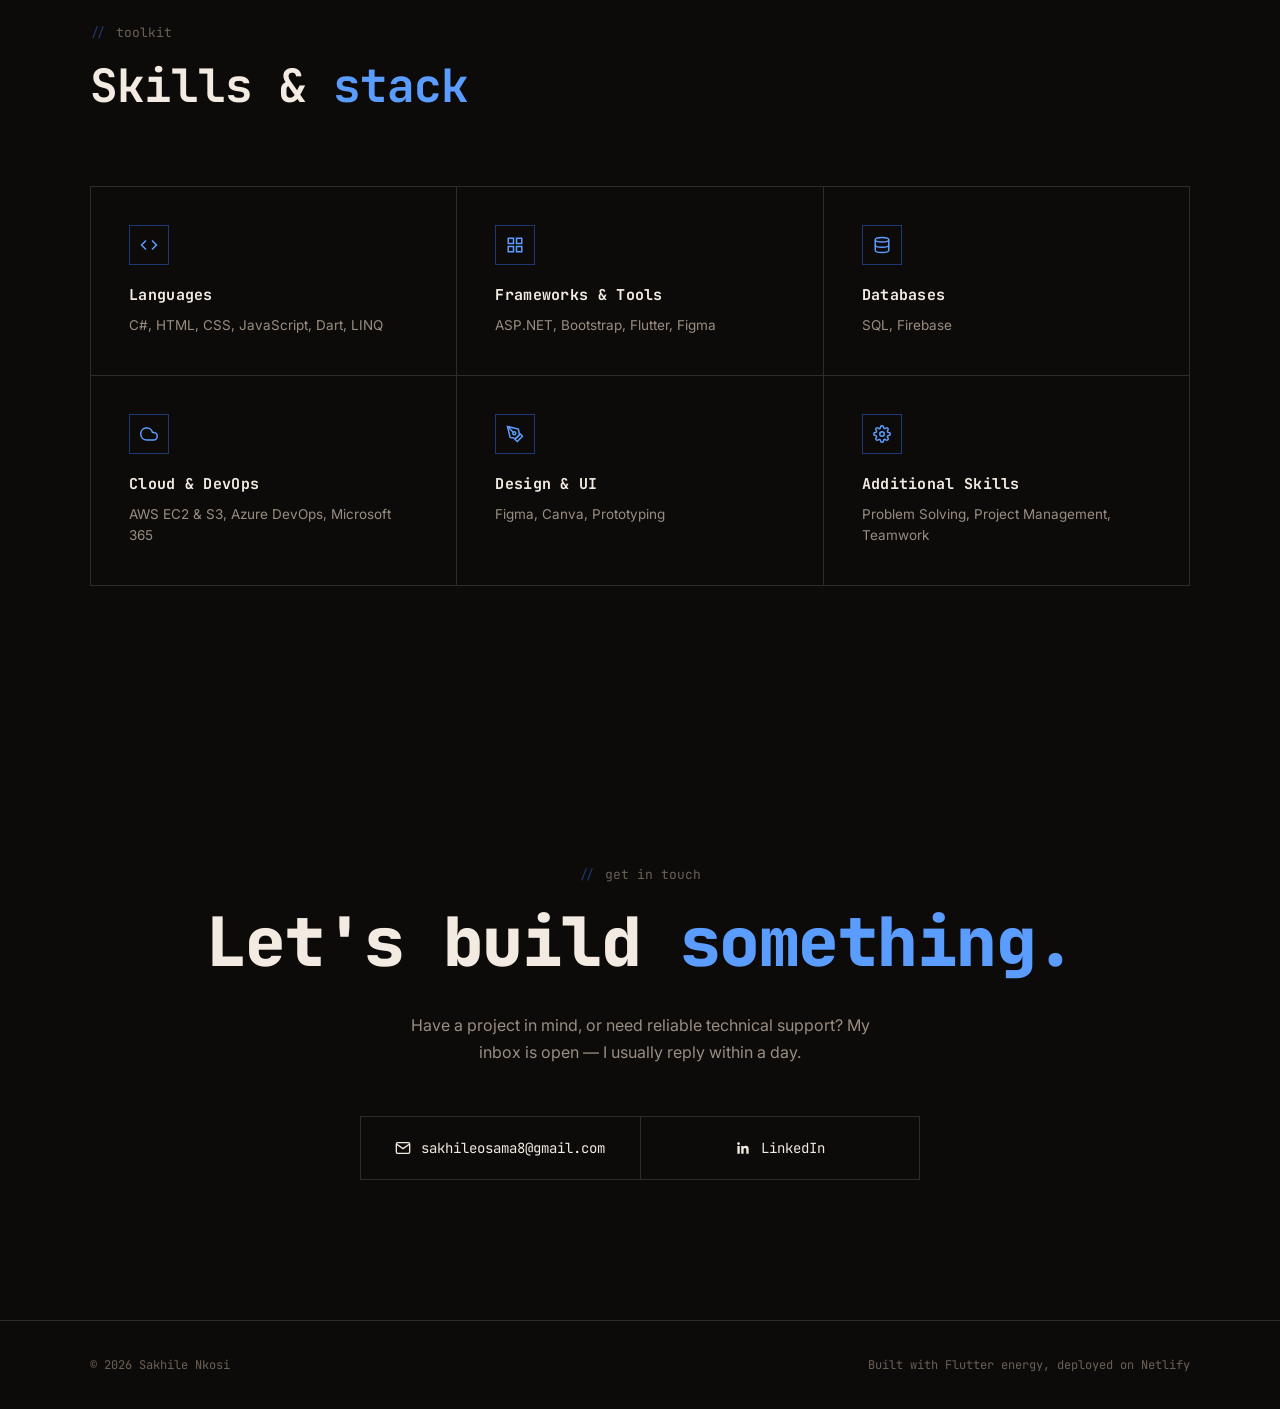
==== commit be253a23: "adding" ====
--- a/index.html
+++ b/index.html
@@ -51,9 +51,22 @@
           <a href="project.html"><span>03.</span> Projects</a>
           <a href="#contact"><span>04.</span> Contact</a>
         </div>
+        <button class="menu-toggle" id="menuToggle" aria-label="Toggle menu" aria-expanded="false">
+          <span></span><span></span><span></span>
+        </button>
       </nav>
     </div>
   </header>
+  <div class="drawer-backdrop" id="drawerBackdrop"></div>
+  <aside class="mobile-drawer" id="mobileDrawer" aria-hidden="true">
+    <button class="drawer-close" id="drawerClose" aria-label="Close menu">
+      <svg width="16" height="16" viewBox="0 0 24 24" fill="none" stroke="currentColor" stroke-width="2.3">
+        <path d="M18 6L6 18M6 6l12 12" />
+      </svg>
+    </button>
+    <nav class="drawer-links" id="drawerLinks"></nav>
+  </aside>
+
 
   <!-- ============ HERO ============ -->
   <section class="hero">
@@ -72,7 +85,7 @@
         <span>IT Support Specialist</span>
       </div>
       <p class="hero-copy">
-        I design and build modern web and mobile applications with Flutter, React.js, and JavaScript 
+        I design and build modern web and mobile applications with Flutter, React.js, and JavaScript
         then back them with secure, scalable infrastructure. From cloud deployments to networking and
         cybersecurity fundamentals, I ship digital products that actually hold up in production.
       </p>
@@ -155,7 +168,33 @@
       <div class="section-tag reveal">selected work</div>
       <h2 class="section-title reveal">Recent <span class="accent">projects</span></h2>
 
+
       <div class="projects-grid">
+
+        <div class="project-card reveal" data-project="amantungwa">
+          <div class="project-thumb">
+            <img src="assets/images/amantungwa.png" alt="amantungwa" loading="lazy">
+            <div class="thumb-hover">
+              <div class="thumb-hover-inner">
+                <span class="name">Amantungwa</span>
+                <span class="view-hint">✦ View project details</span>
+              </div>
+            </div>
+          </div>
+        </div>
+
+        <div class="project-card reveal" data-project="erisnclock">
+          <div class="project-thumb">
+            <img src="assets/images/erisn-clock.png" alt="erisn-clockn" loading="lazy">
+            <div class="thumb-hover">
+              <div class="thumb-hover-inner">
+                <span class="name">Erisn-Clock</span>
+                <span class="view-hint">✦ View project details</span>
+              </div>
+            </div>
+          </div>
+        </div>
+
         <div class="project-card reveal" data-project="flashcard">
           <div class="project-thumb">
             <img src="assets/images/elearning-flashcard.png" alt="Flashcard" loading="lazy">
@@ -168,29 +207,7 @@
           </div>
         </div>
 
-        <div class="project-card reveal" data-project="reflection">
-          <div class="project-thumb">
-            <img src="assets/images/elearning-reflection.png" alt="Reflection Notes" loading="lazy">
-            <div class="thumb-hover">
-              <div class="thumb-hover-inner">
-                <span class="name">Reflection Notes</span>
-                <span class="view-hint">✦ View project details</span>
-              </div>
-            </div>
-          </div>
-        </div>
-
-        <div class="project-card reveal" data-project="elearning">
-          <div class="project-thumb">
-            <img src="assets/images/elearning-welcome.png" alt="IT E-Learning Platform welcome screen" loading="lazy">
-            <div class="thumb-hover">
-              <div class="thumb-hover-inner">
-                <span class="name">IT E-Learning Platform</span>
-                <span class="view-hint">✦ View project details</span>
-              </div>
-            </div>
-          </div>
-        </div>
+
       </div>
 
       <div class="divider-cta" style="padding-top:60px;padding-bottom:0;">
--- a/assets/css/style.css
+++ b/assets/css/style.css
@@ -95,6 +95,122 @@
   .nav-links a::before{content:'';}
   .nav-links a:hover{color:var(--cream);}
   .nav-links a span{color:var(--terracotta-bright);}
+
+  /* ---------- mobile menu toggle ---------- */
+  .menu-toggle{
+    display:none;
+    flex-direction:column;
+    justify-content:center;
+    align-items:flex-end;
+    gap:5px;
+    width:34px;
+    height:30px;
+    background:none;
+    border:none;
+    cursor:pointer;
+    padding:0;
+    z-index:210;
+  }
+  .menu-toggle span{
+    display:block;
+    height:2px;
+    background:var(--cream);
+    border-radius:1px;
+    transition:transform .3s ease, opacity .25s ease, width .25s ease;
+  }
+  .menu-toggle span:nth-child(1){width:26px;}
+  .menu-toggle span:nth-child(2){width:20px;}
+  .menu-toggle span:nth-child(3){width:26px;}
+  .menu-toggle:hover span{background:var(--terracotta-bright);}
+  .menu-toggle.active span:nth-child(1){
+    width:26px;
+    transform:translateY(7px) rotate(45deg);
+  }
+  .menu-toggle.active span:nth-child(2){
+    opacity:0;
+  }
+  .menu-toggle.active span:nth-child(3){
+    width:26px;
+    transform:translateY(-7px) rotate(-45deg);
+  }
+
+  /* ---------- mobile drawer ---------- */
+  .drawer-backdrop{
+    position:fixed;
+    inset:0;
+    z-index:198;
+    background:rgba(8,7,6,0.72);
+    backdrop-filter:blur(4px);
+    opacity:0;
+    visibility:hidden;
+    transition:opacity .3s ease, visibility .3s ease;
+  }
+  .drawer-backdrop.active{
+    opacity:1;
+    visibility:visible;
+  }
+  .mobile-drawer{
+    position:fixed;
+    top:0;
+    right:0;
+    bottom:0;
+    z-index:199;
+    width:min(320px, 82vw);
+    background:var(--black-soft);
+    border-left:1px solid var(--panel-border);
+    padding:100px 32px 40px;
+    transform:translateX(100%);
+    transition:transform .35s ease;
+    display:flex;
+    flex-direction:column;
+    overflow-y:auto;
+  }
+  .mobile-drawer.active{
+    transform:translateX(0);
+  }
+  .drawer-close{
+    position:absolute;
+    top:26px;
+    right:24px;
+    width:36px;
+    height:36px;
+    border-radius:50%;
+    background:transparent;
+    border:1px solid var(--panel-border);
+    color:var(--cream);
+    display:flex;
+    align-items:center;
+    justify-content:center;
+    cursor:pointer;
+    transition:background .2s ease, transform .2s ease, border-color .2s ease;
+  }
+  .drawer-close:hover{
+    background:var(--terracotta-bright);
+    border-color:var(--terracotta-bright);
+    color:var(--black);
+    transform:rotate(90deg);
+  }
+  .drawer-links{
+    display:flex;
+    flex-direction:column;
+    gap:8px;
+    font-family:'JetBrains Mono',monospace;
+  }
+  .drawer-links a{
+    color:var(--stone);
+    font-size:16px;
+    padding:16px 4px;
+    border-bottom:1px solid var(--panel-border);
+    transition:color .2s ease, padding-left .2s ease;
+  }
+  .drawer-links a:hover,
+  .drawer-links a:active{
+    color:var(--cream);
+    padding-left:10px;
+  }
+  .drawer-links a span{color:var(--terracotta-bright); margin-right:6px;}
+
+  body.drawer-open{overflow:hidden;}
 
   /* ---------- hero ---------- */
   .hero{
@@ -864,6 +980,7 @@
   @media (max-width:900px){
     .wrap{padding:0 24px;}
     .nav-links{display:none;}
+    .menu-toggle{display:flex;}
     .expertise-grid{grid-template-columns:1fr; max-width:none;}
     .expertise-bg{display:none;}
     .section-video-bg{display:none;}
@@ -873,4 +990,14 @@
     .contact-row a{border-right:none;border-bottom:1px solid var(--panel-border);}
     .contact-row a:last-child{border-bottom:none;}
     section{padding:90px 0;}
+  }
+
+  @media (max-width:480px){
+    .wrap{padding:0 18px;}
+    .hero-actions{flex-direction:column; align-items:stretch;}
+    .hero-actions .btn{text-align:center;}
+    .role-line{justify-content:center; text-align:center;}
+    .eyebrow{text-align:center; flex-wrap:wrap; justify-content:center;}
+    section{padding:70px 0;}
+    .mobile-drawer{width:88vw; padding:90px 24px 32px;}
   }
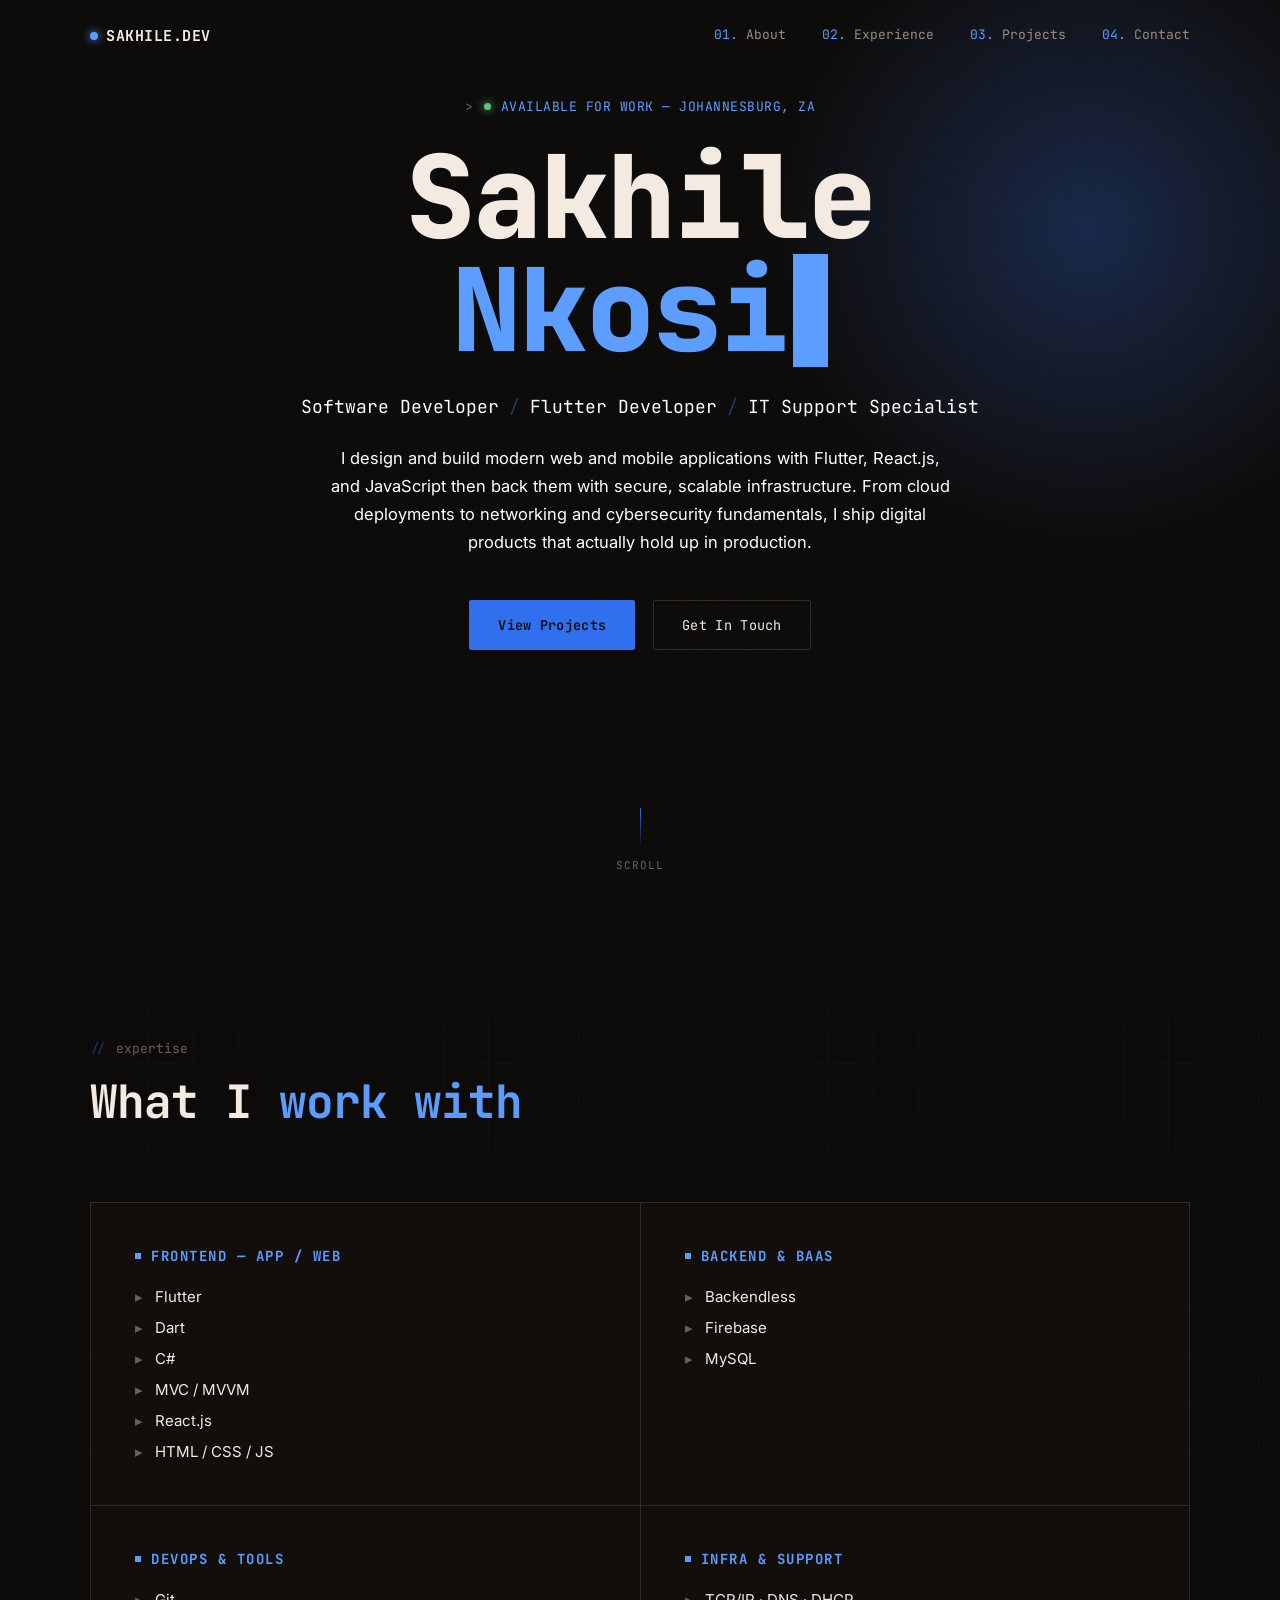
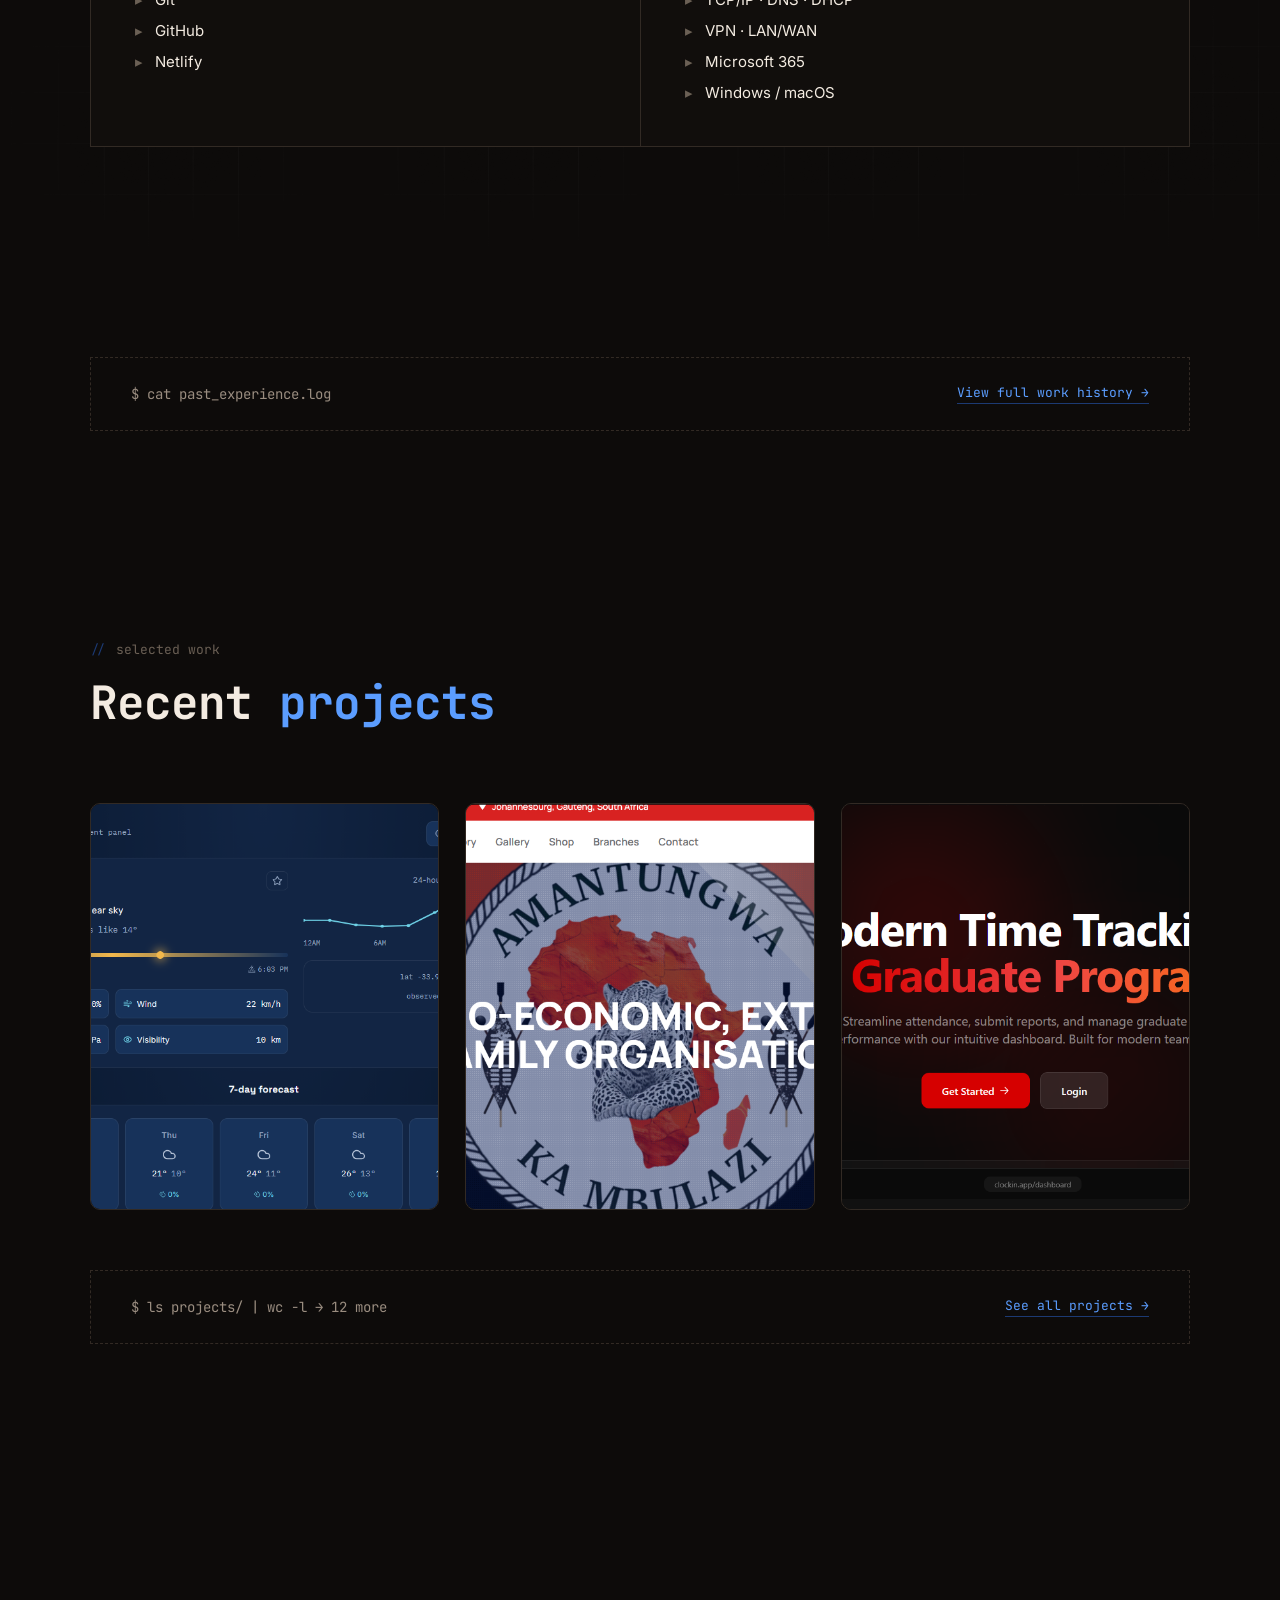
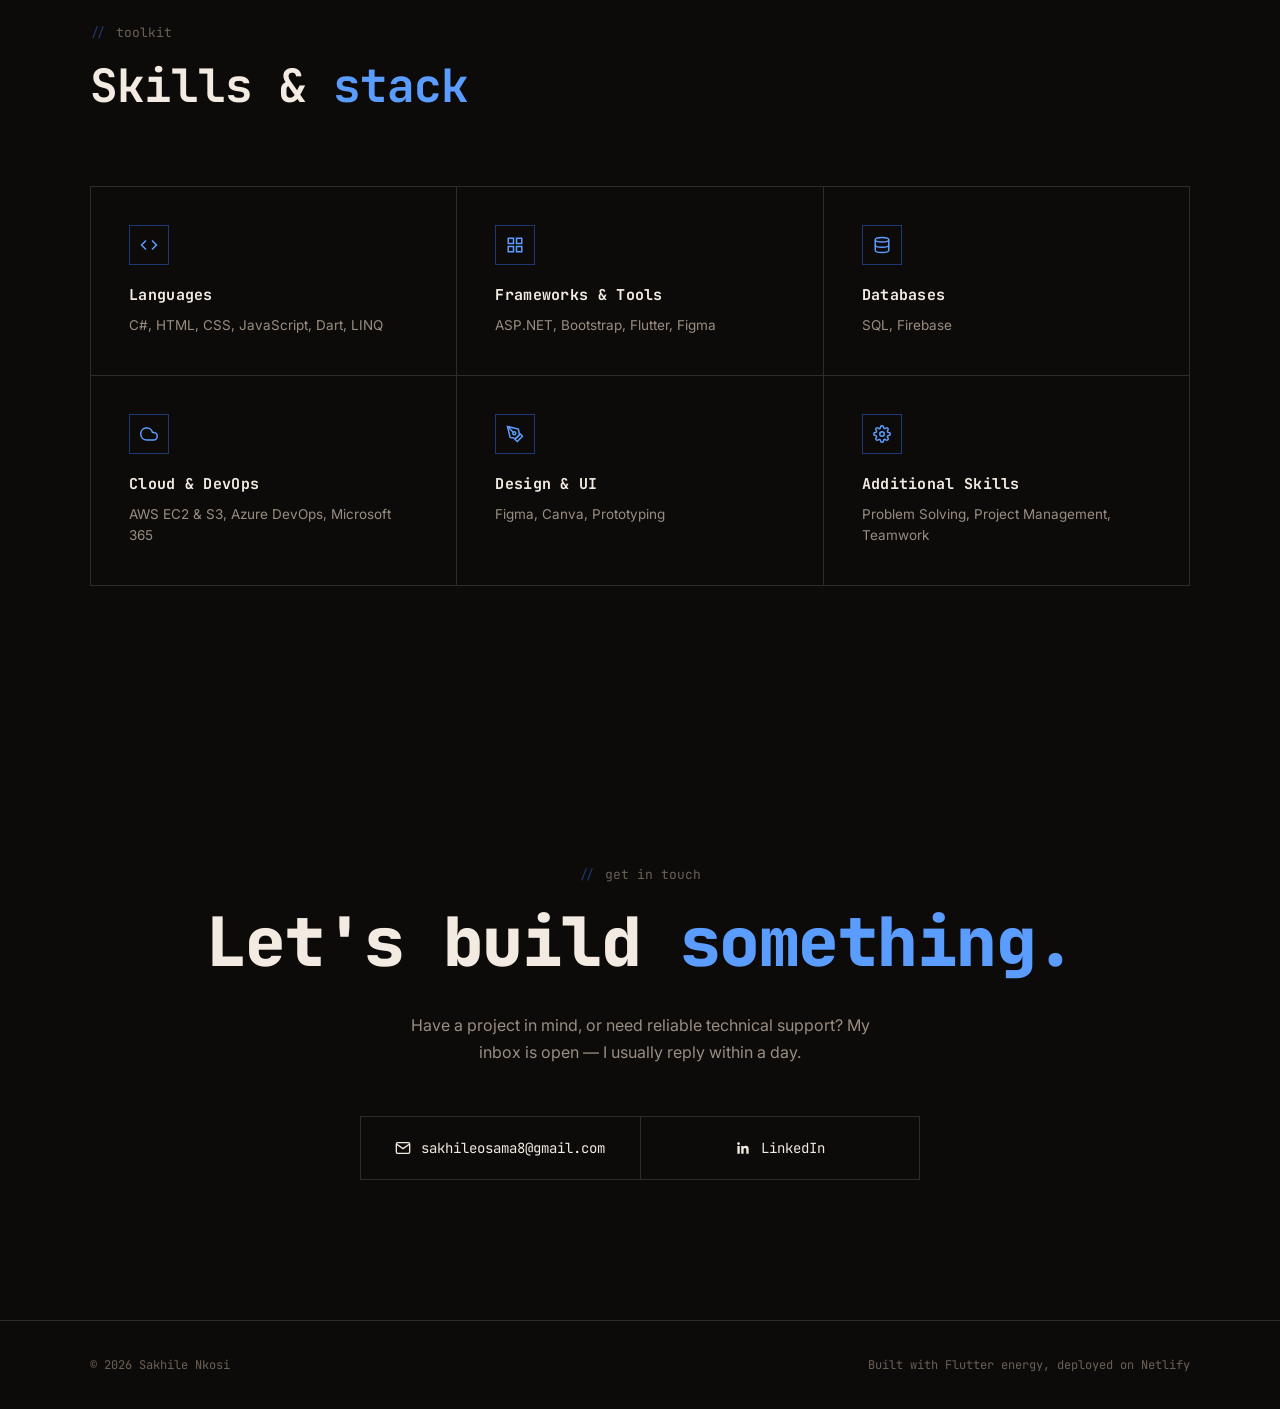
==== commit df1e3bcd: "update" ====
--- a/index.html
+++ b/index.html
@@ -171,6 +171,18 @@
 
       <div class="projects-grid">
 
+        <div class="project-card reveal" data-project="WeatherFlow">
+          <div class="project-thumb">
+            <img src="assets/images/WeatherFlow.png" alt="Flashcard" loading="lazy">
+            <div class="thumb-hover">
+              <div class="thumb-hover-inner">
+                <span class="name">WeatherFlow</span>
+                <span class="view-hint">✦ View project details</span>
+              </div>
+            </div>
+          </div>
+        </div>
+
         <div class="project-card reveal" data-project="amantungwa">
           <div class="project-thumb">
             <img src="assets/images/amantungwa.png" alt="amantungwa" loading="lazy">
@@ -194,19 +206,6 @@
             </div>
           </div>
         </div>
-
-        <div class="project-card reveal" data-project="flashcard">
-          <div class="project-thumb">
-            <img src="assets/images/elearning-flashcard.png" alt="Flashcard" loading="lazy">
-            <div class="thumb-hover">
-              <div class="thumb-hover-inner">
-                <span class="name">Flashcard</span>
-                <span class="view-hint">✦ View project details</span>
-              </div>
-            </div>
-          </div>
-        </div>
-
 
       </div>
 
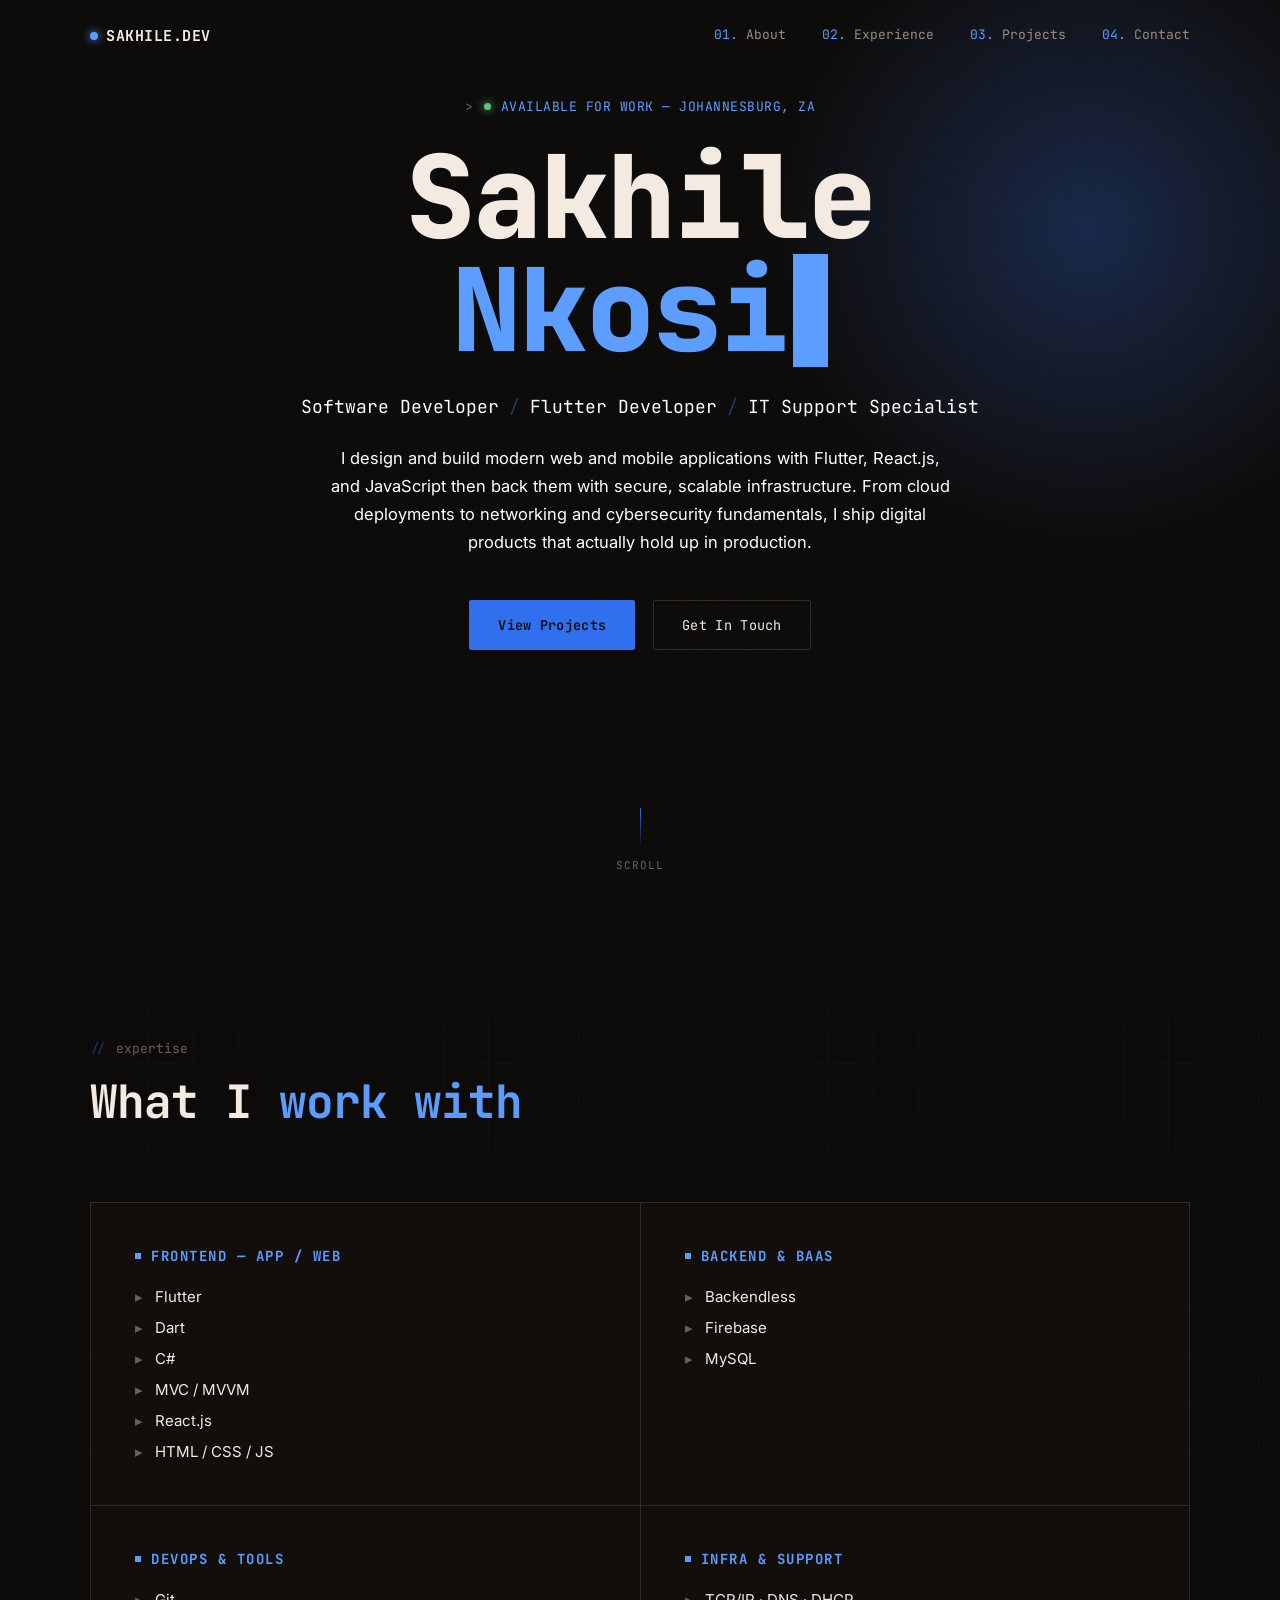
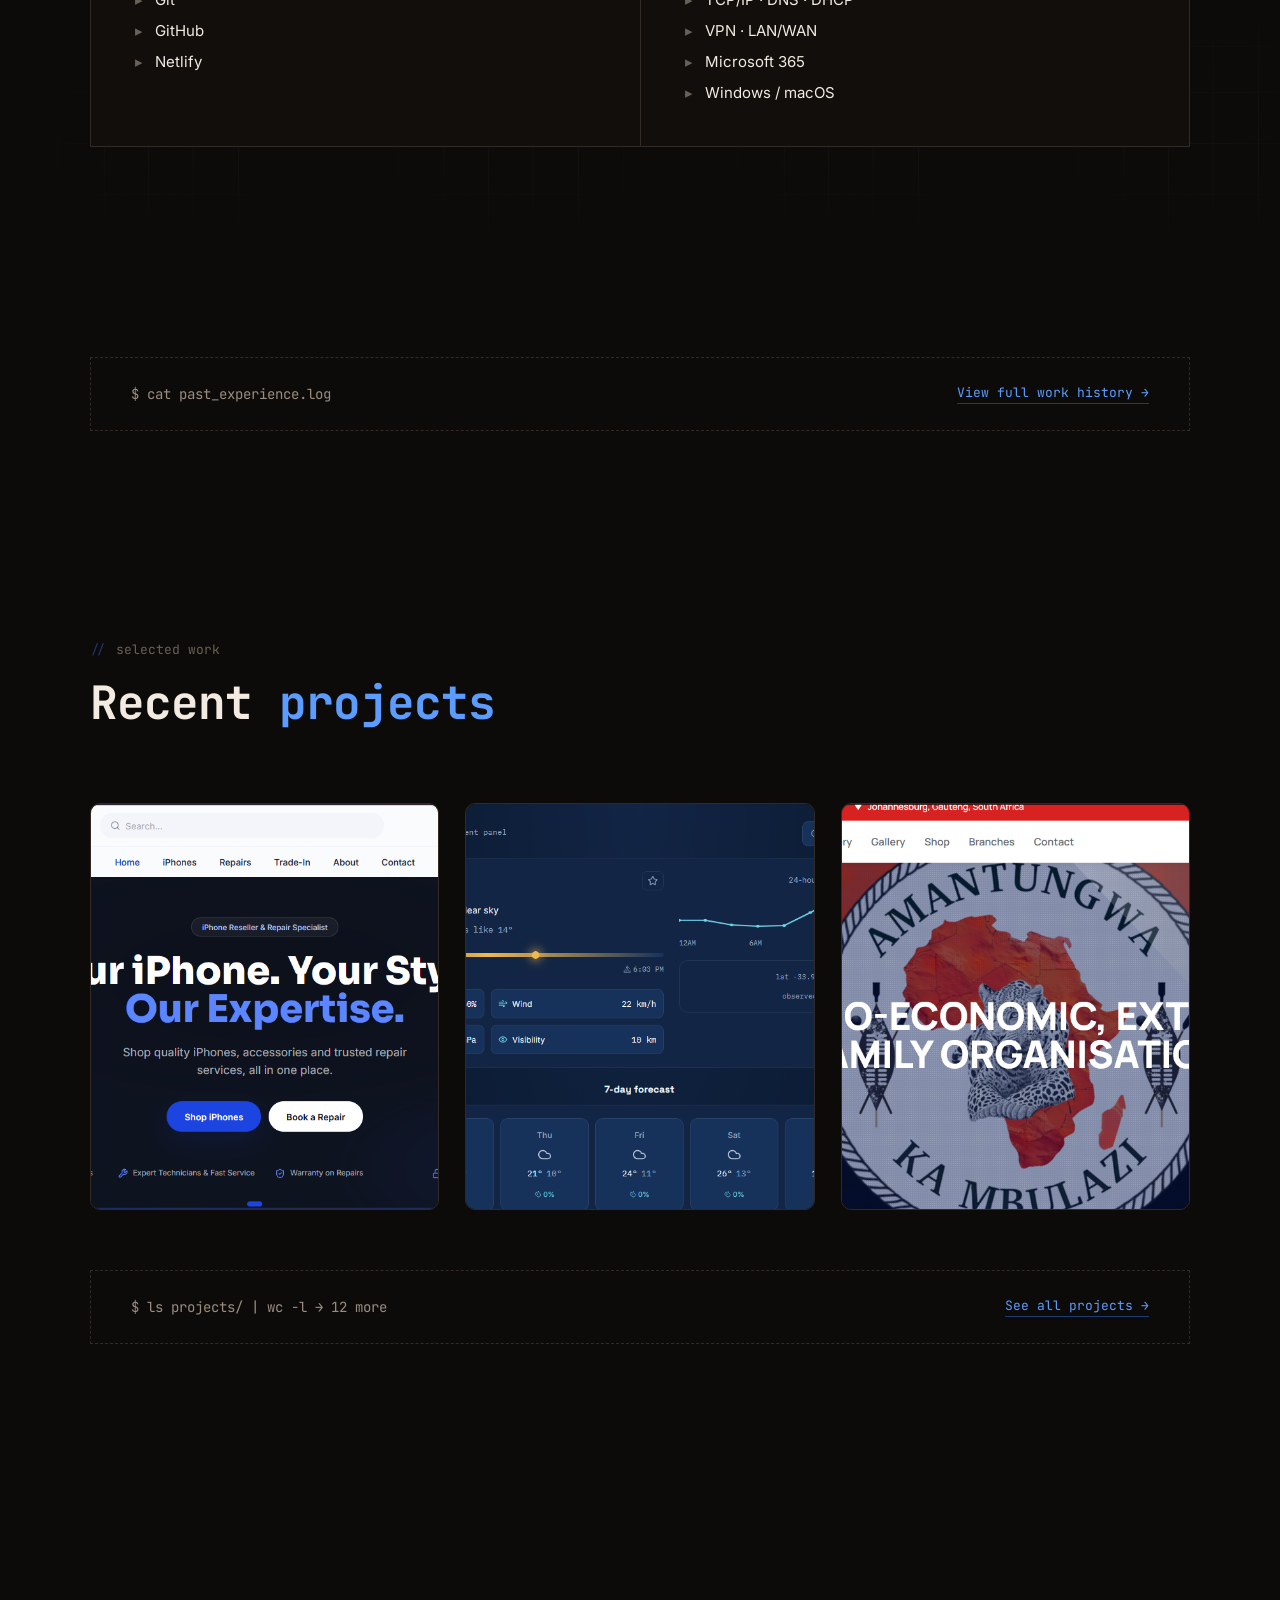
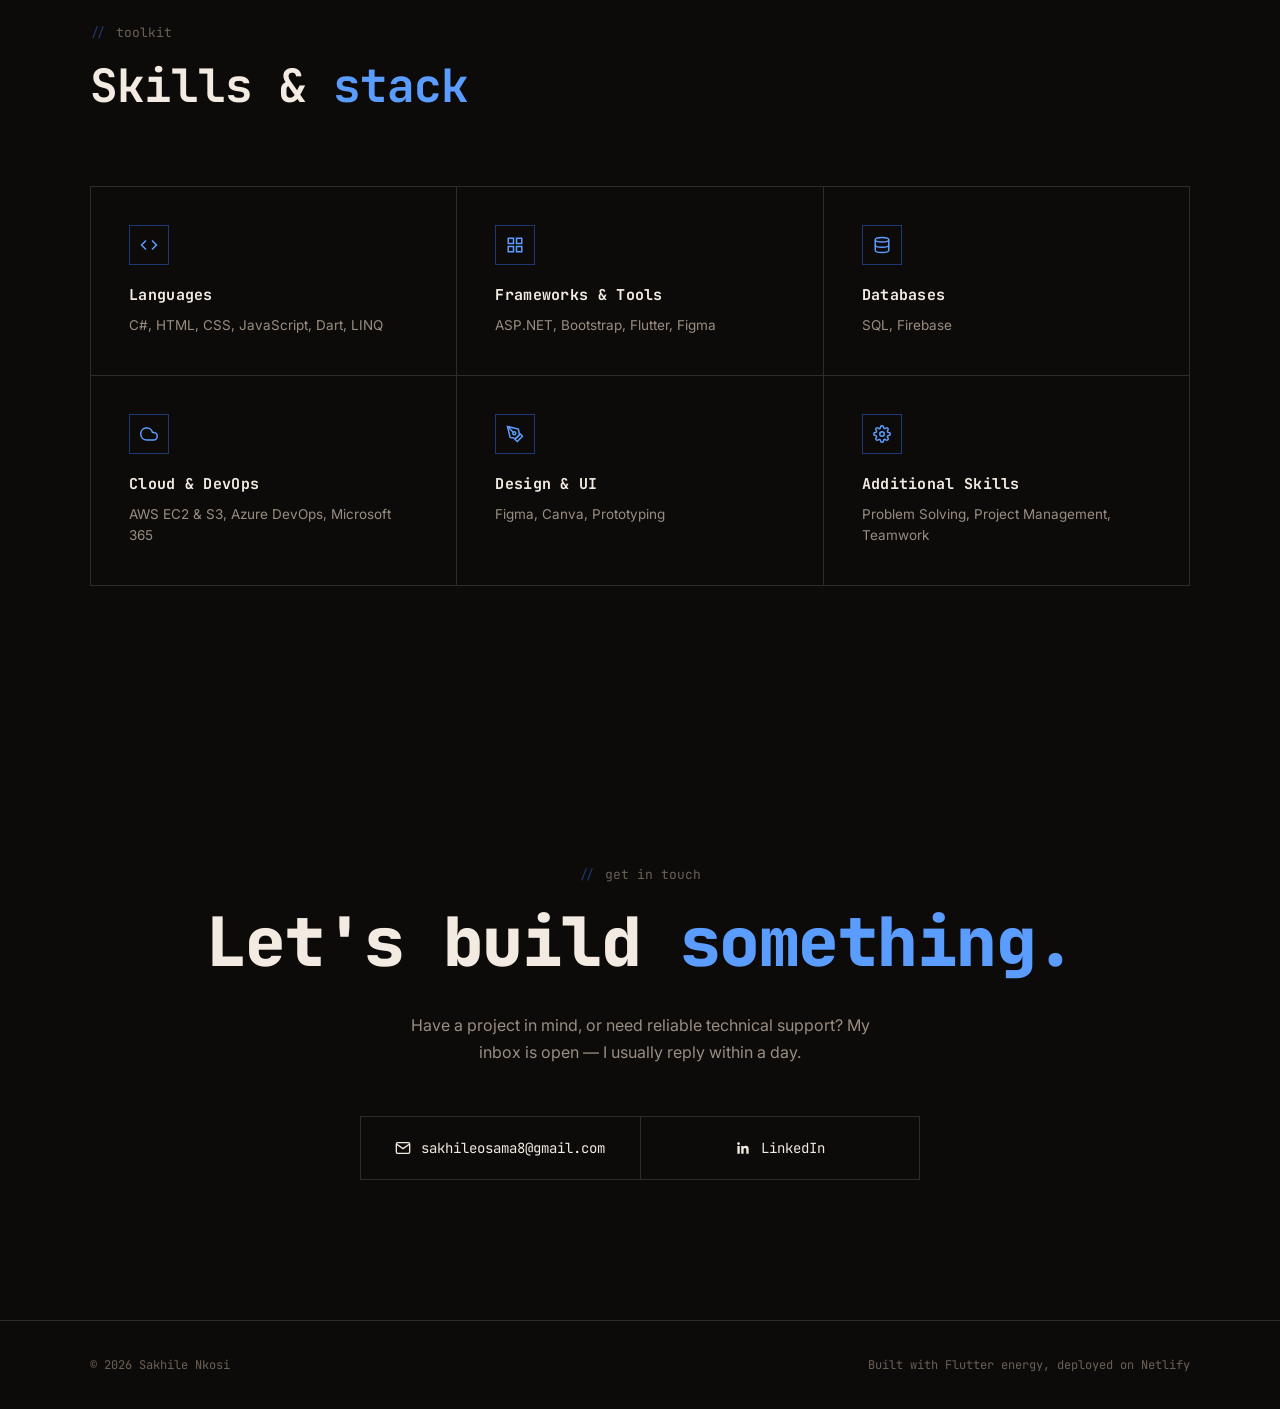
==== commit 5ecebc1c: "new project" ====
--- a/index.html
+++ b/index.html
@@ -171,9 +171,21 @@
 
       <div class="projects-grid">
 
+        <div class="project-card reveal" data-project="iosg">
+          <div class="project-thumb">
+            <img src="assets/images/iosg/welcome.png" alt="erisn-clockn" loading="lazy">
+            <div class="thumb-hover">
+              <div class="thumb-hover-inner">
+                <span class="name">iOS Gadgets & Repair Hub</span>
+                <span class="view-hint">✦ View project details</span>
+              </div>
+            </div>
+          </div>
+        </div>
+
         <div class="project-card reveal" data-project="WeatherFlow">
           <div class="project-thumb">
-            <img src="assets/images/WeatherFlow.png" alt="Flashcard" loading="lazy">
+            <img src="assets/images/WeatherFlow.png" alt="WeatherFlow" loading="lazy">
             <div class="thumb-hover">
               <div class="thumb-hover-inner">
                 <span class="name">WeatherFlow</span>
@@ -189,18 +201,6 @@
             <div class="thumb-hover">
               <div class="thumb-hover-inner">
                 <span class="name">Amantungwa</span>
-                <span class="view-hint">✦ View project details</span>
-              </div>
-            </div>
-          </div>
-        </div>
-
-        <div class="project-card reveal" data-project="erisnclock">
-          <div class="project-thumb">
-            <img src="assets/images/erisn-clock.png" alt="erisn-clockn" loading="lazy">
-            <div class="thumb-hover">
-              <div class="thumb-hover-inner">
-                <span class="name">Erisn-Clock</span>
                 <span class="view-hint">✦ View project details</span>
               </div>
             </div>
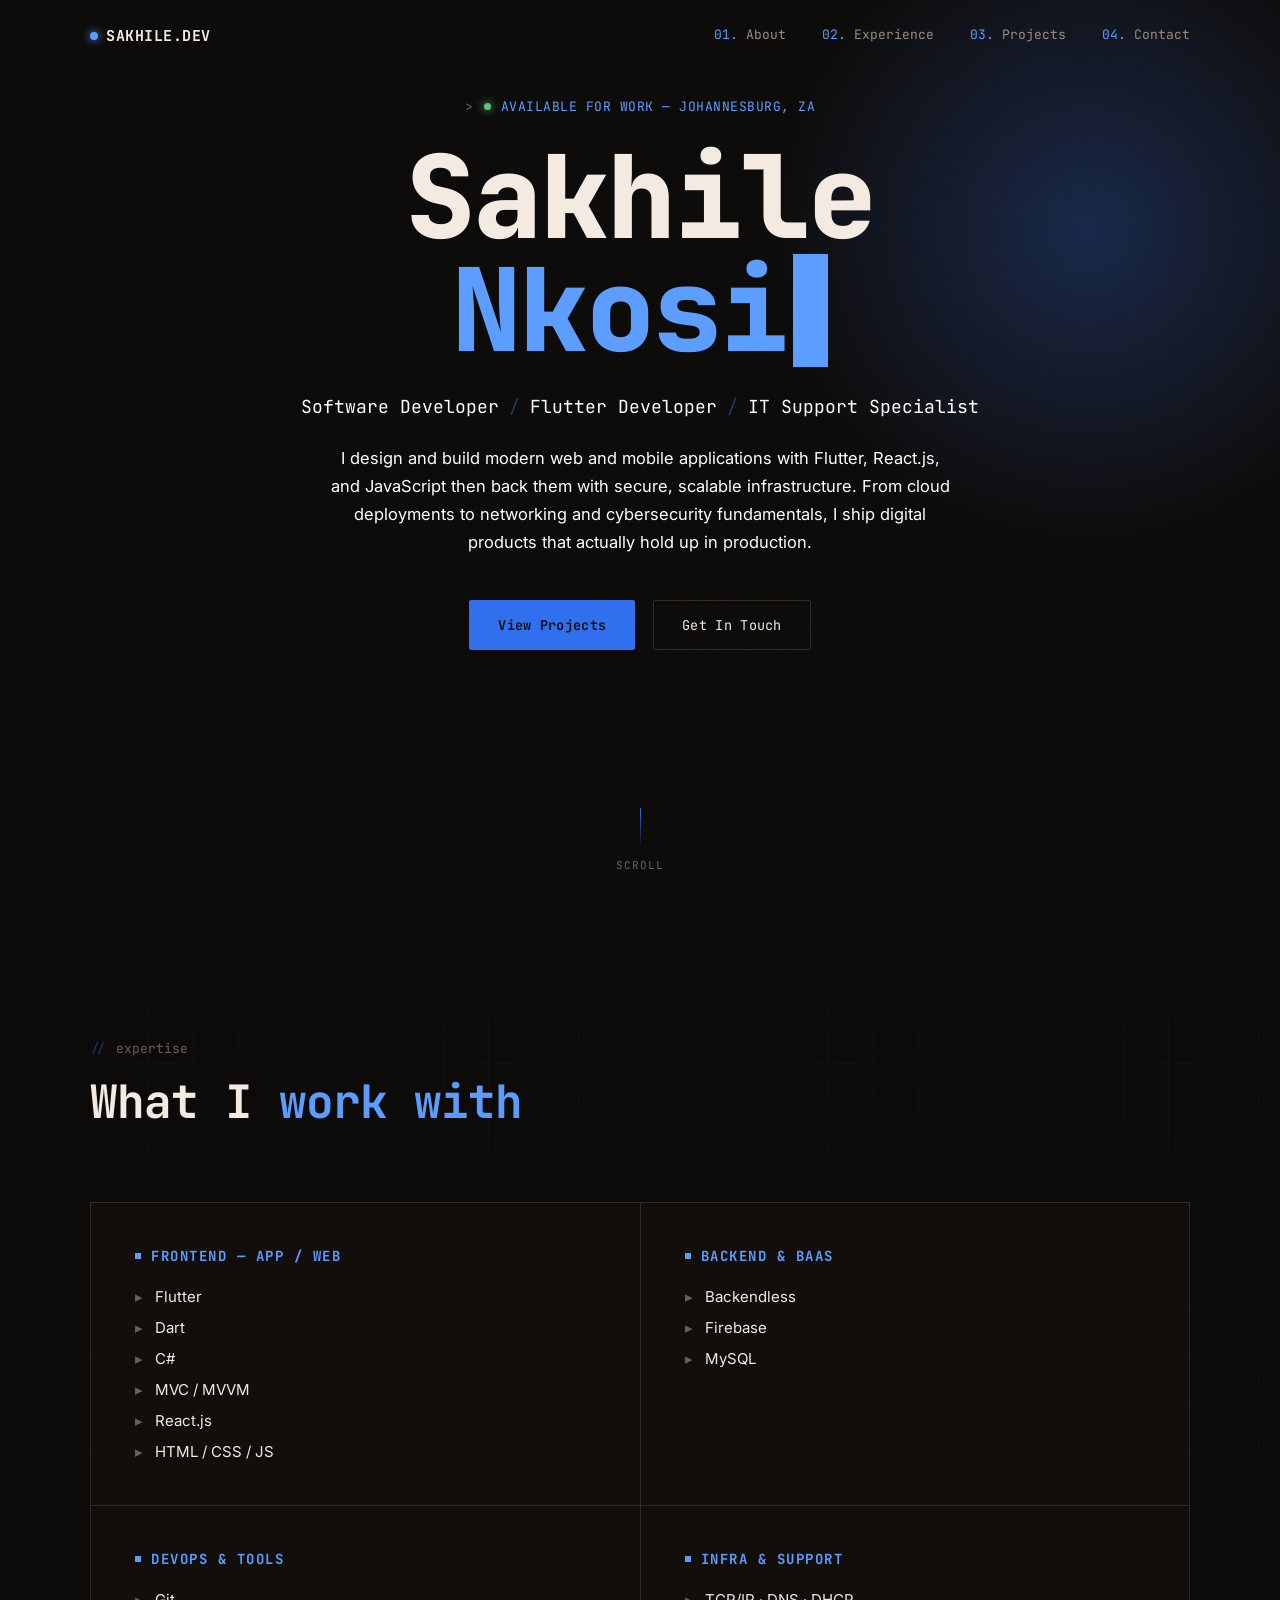
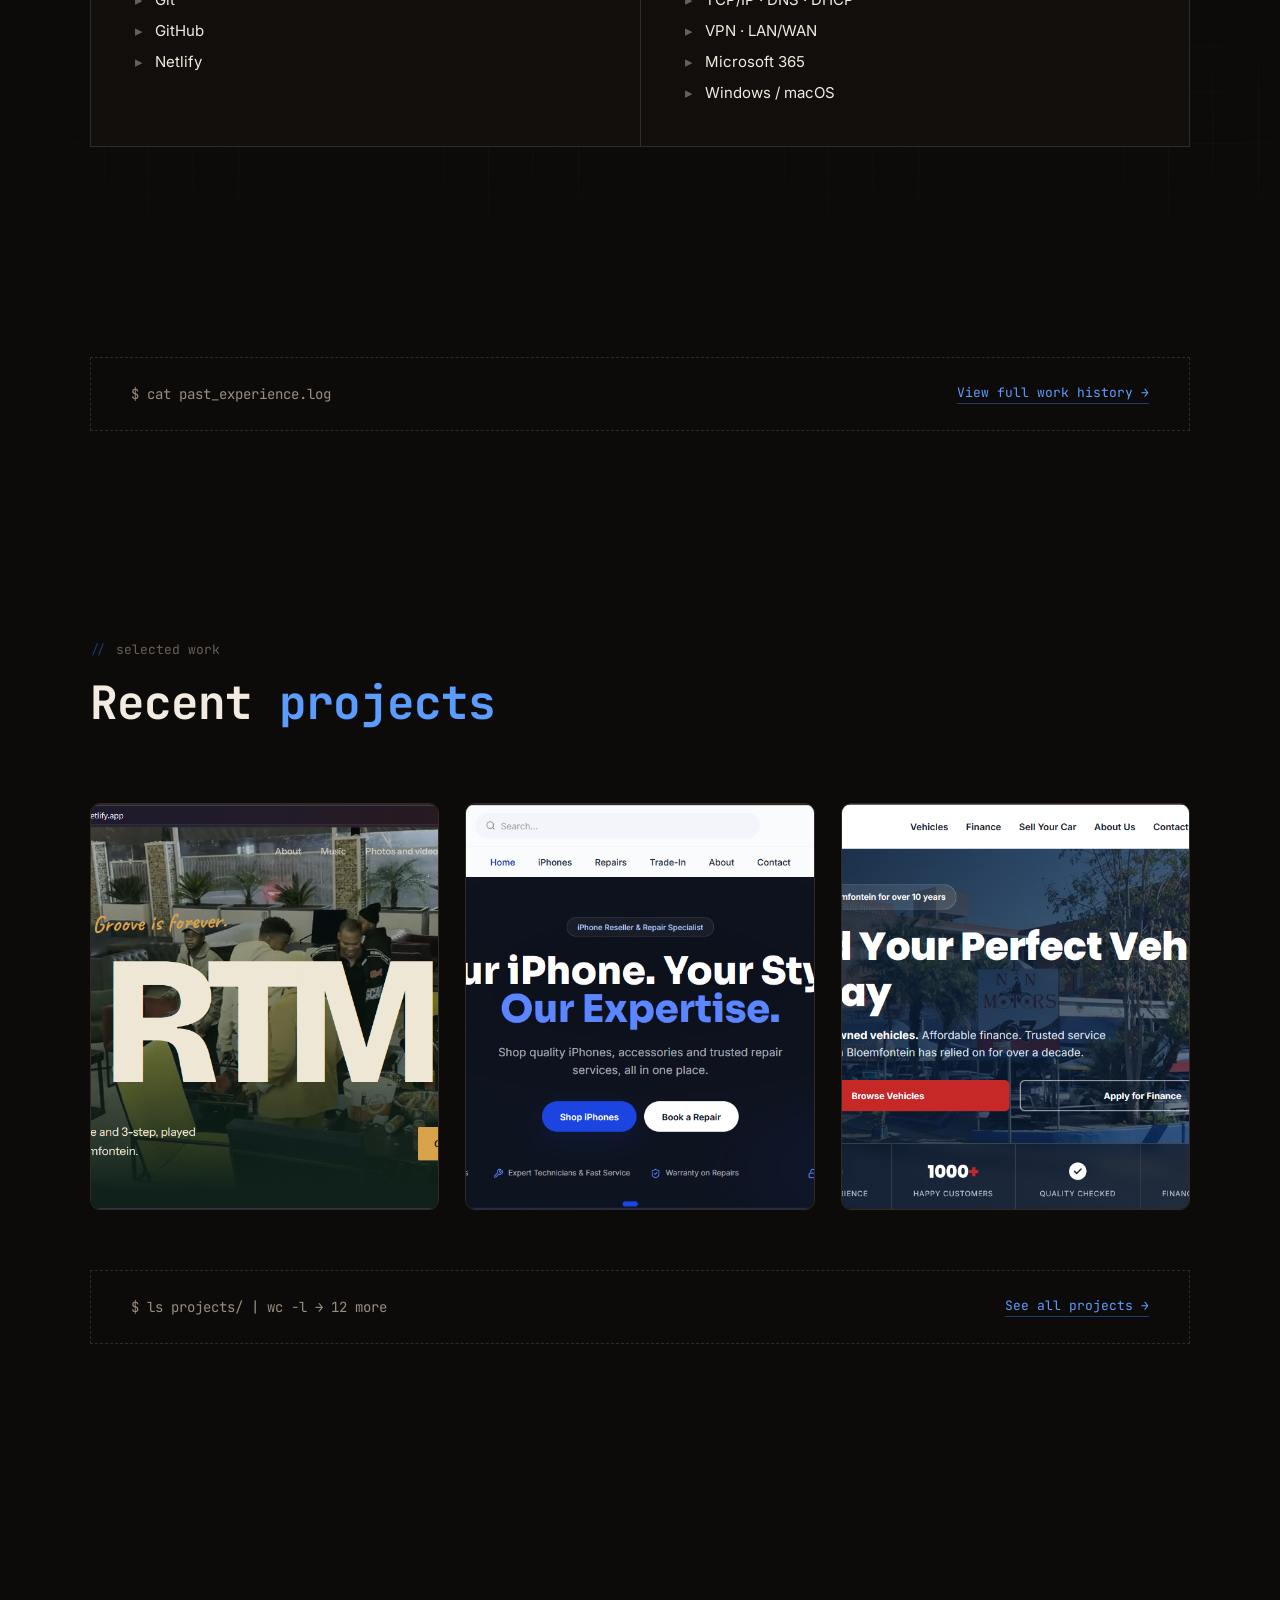
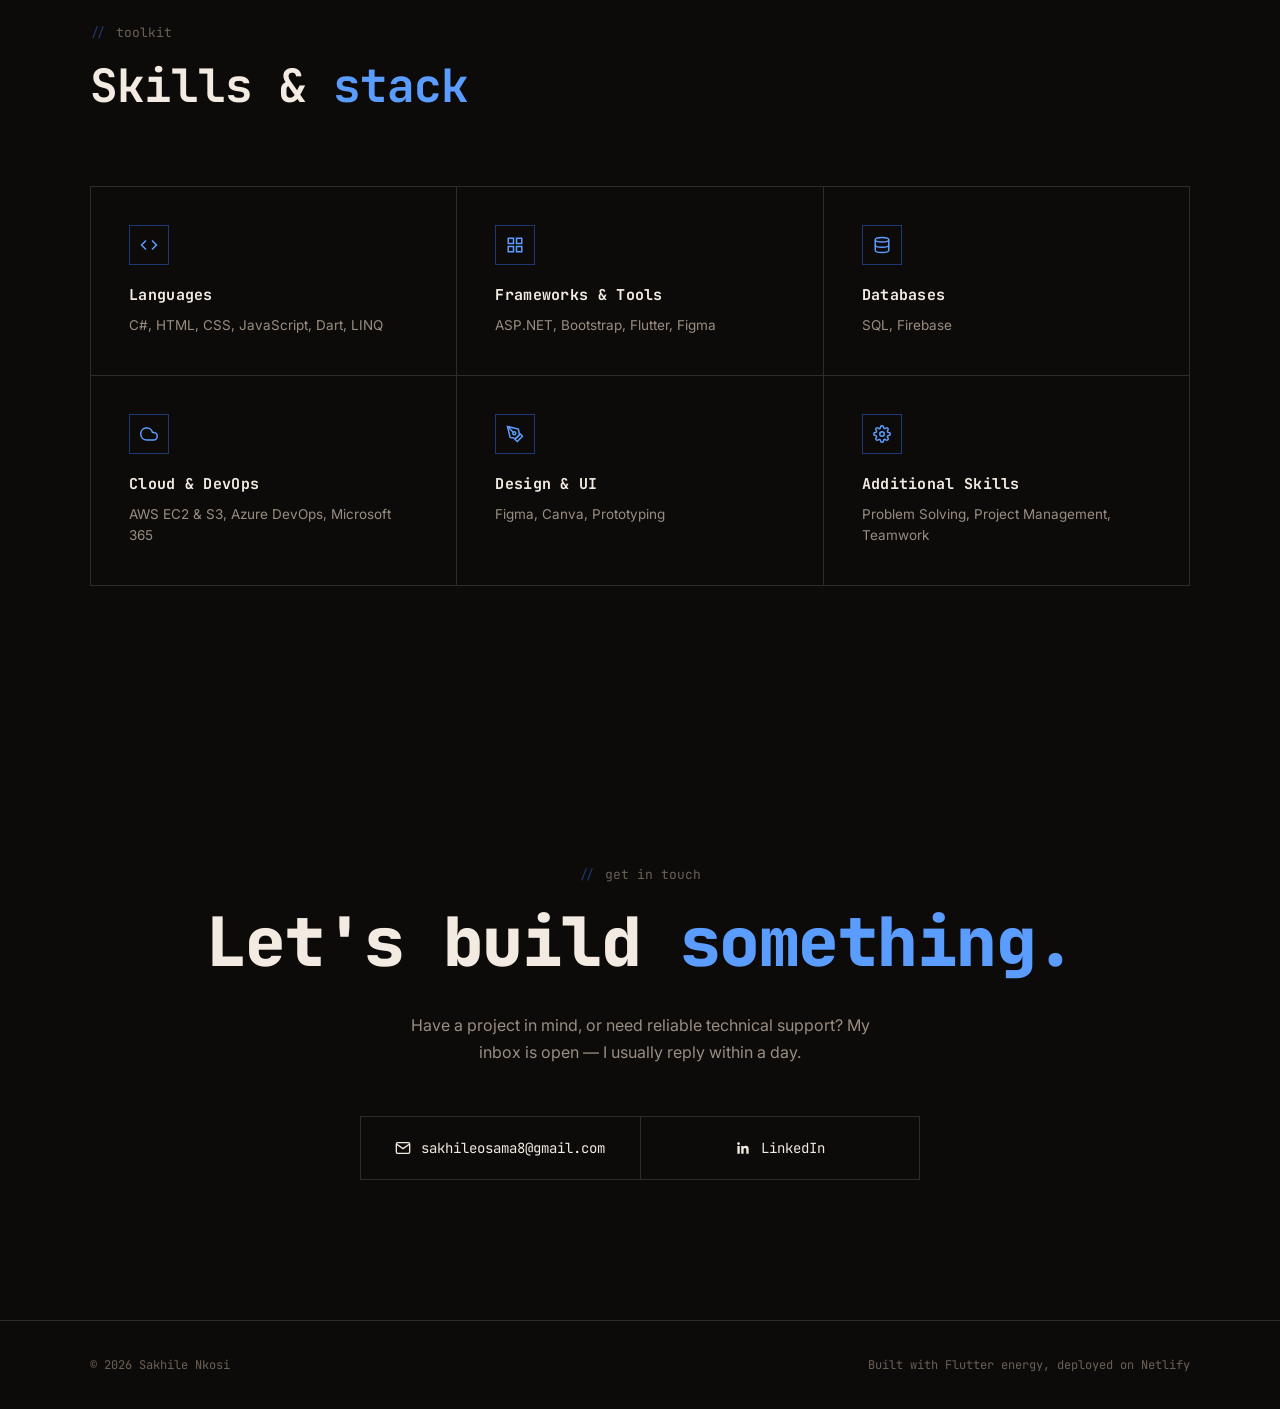
==== commit ecfac689: "update" ====
--- a/index.html
+++ b/index.html
@@ -171,6 +171,20 @@
 
       <div class="projects-grid">
 
+        
+        <!-- project 1 -->
+        <div class="project-card reveal" data-project="djrtm">
+          <div class="project-thumb">
+            <img src="assets/images/djrtm/cover.png" alt="dj rtm" loading="lazy">
+            <div class="thumb-hover">
+              <div class="thumb-hover-inner">
+                <span class="name">Dj RTM</span>
+                <span class="view-hint">✦ View project details</span>
+              </div>
+            </div>
+          </div>
+        </div>
+        <!-- project 2 -->
         <div class="project-card reveal" data-project="iosg">
           <div class="project-thumb">
             <img src="assets/images/iosg/welcome.png" alt="erisn-clockn" loading="lazy">
@@ -183,24 +197,13 @@
           </div>
         </div>
 
-        <div class="project-card reveal" data-project="WeatherFlow">
+        <!-- project 3 -->
+        <div class="project-card reveal" data-project="nnmotor">
           <div class="project-thumb">
-            <img src="assets/images/WeatherFlow.png" alt="WeatherFlow" loading="lazy">
+            <img src="assets/images/nnmotor/cover.png" alt="nnmotor" loading="lazy">
             <div class="thumb-hover">
               <div class="thumb-hover-inner">
-                <span class="name">WeatherFlow</span>
-                <span class="view-hint">✦ View project details</span>
-              </div>
-            </div>
-          </div>
-        </div>
-
-        <div class="project-card reveal" data-project="amantungwa">
-          <div class="project-thumb">
-            <img src="assets/images/amantungwa.png" alt="amantungwa" loading="lazy">
-            <div class="thumb-hover">
-              <div class="thumb-hover-inner">
-                <span class="name">Amantungwa</span>
+                <span class="name">N&NMotors</span>
                 <span class="view-hint">✦ View project details</span>
               </div>
             </div>
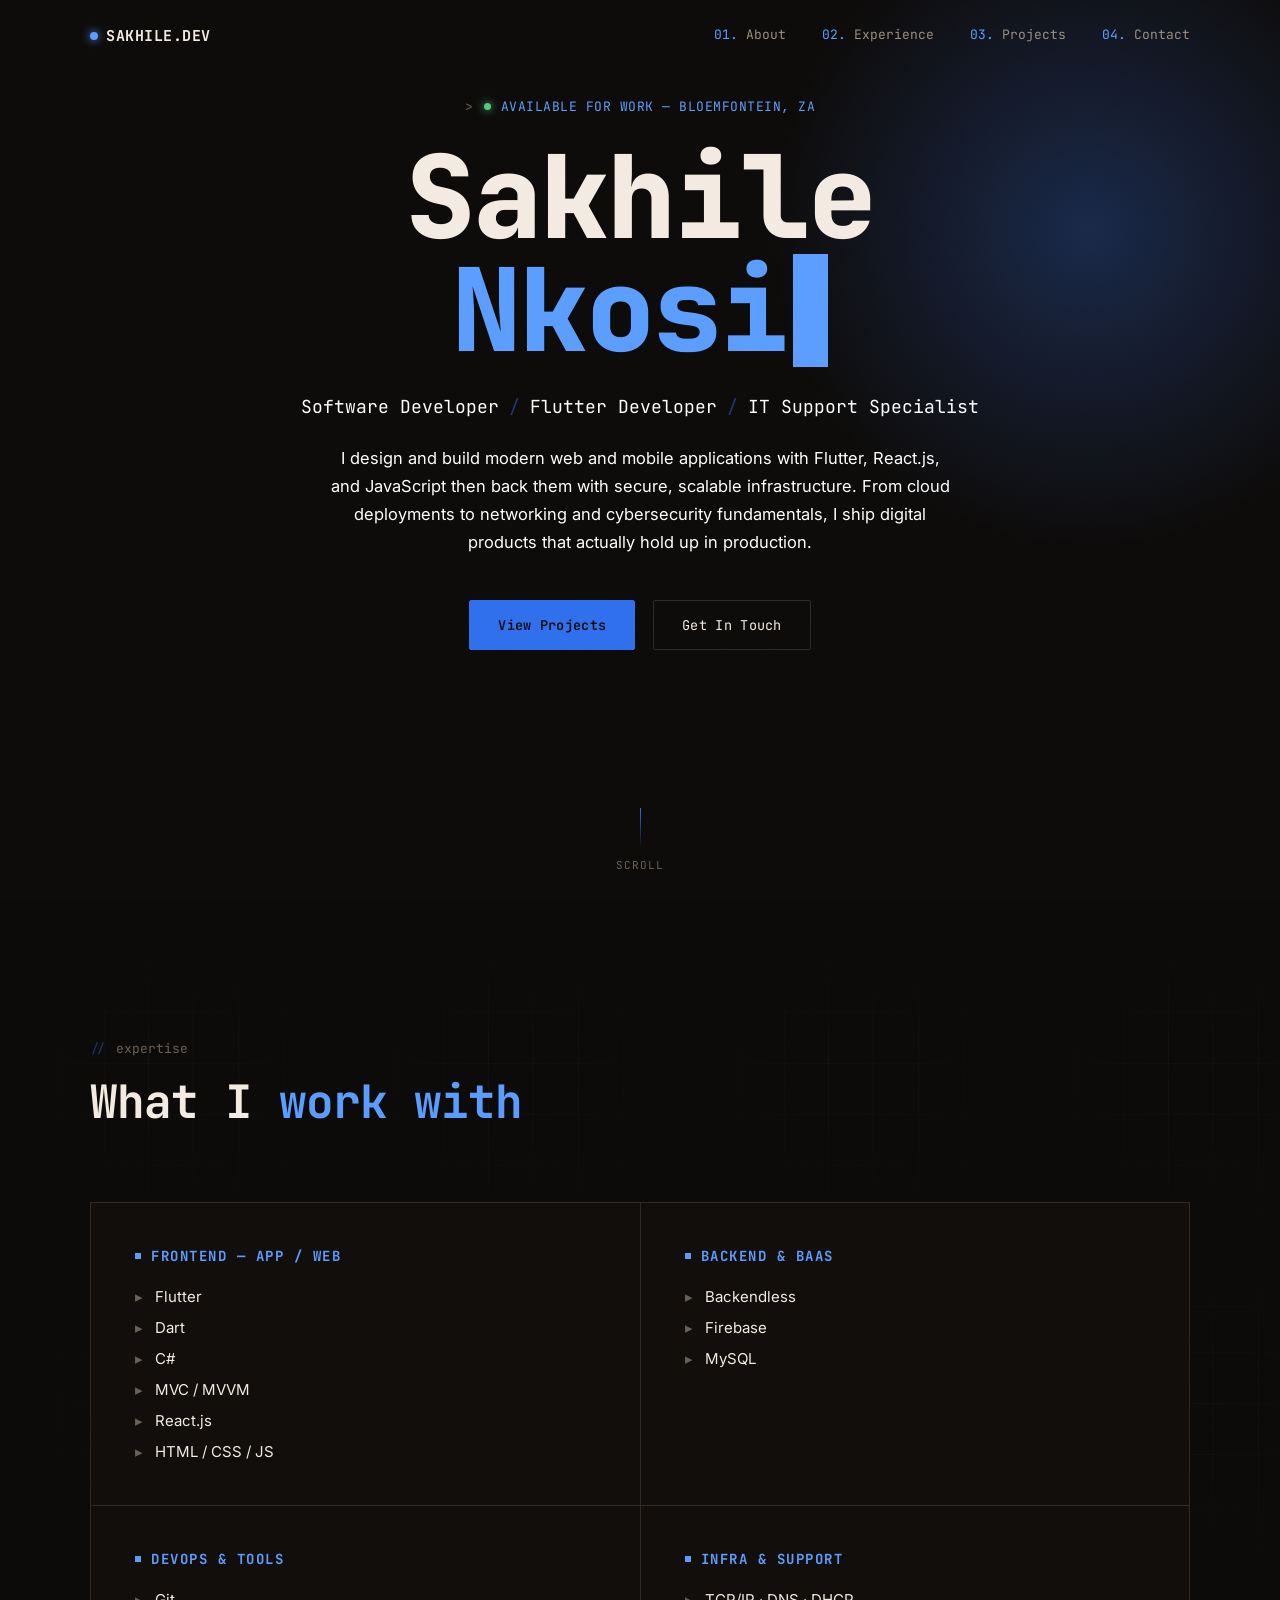
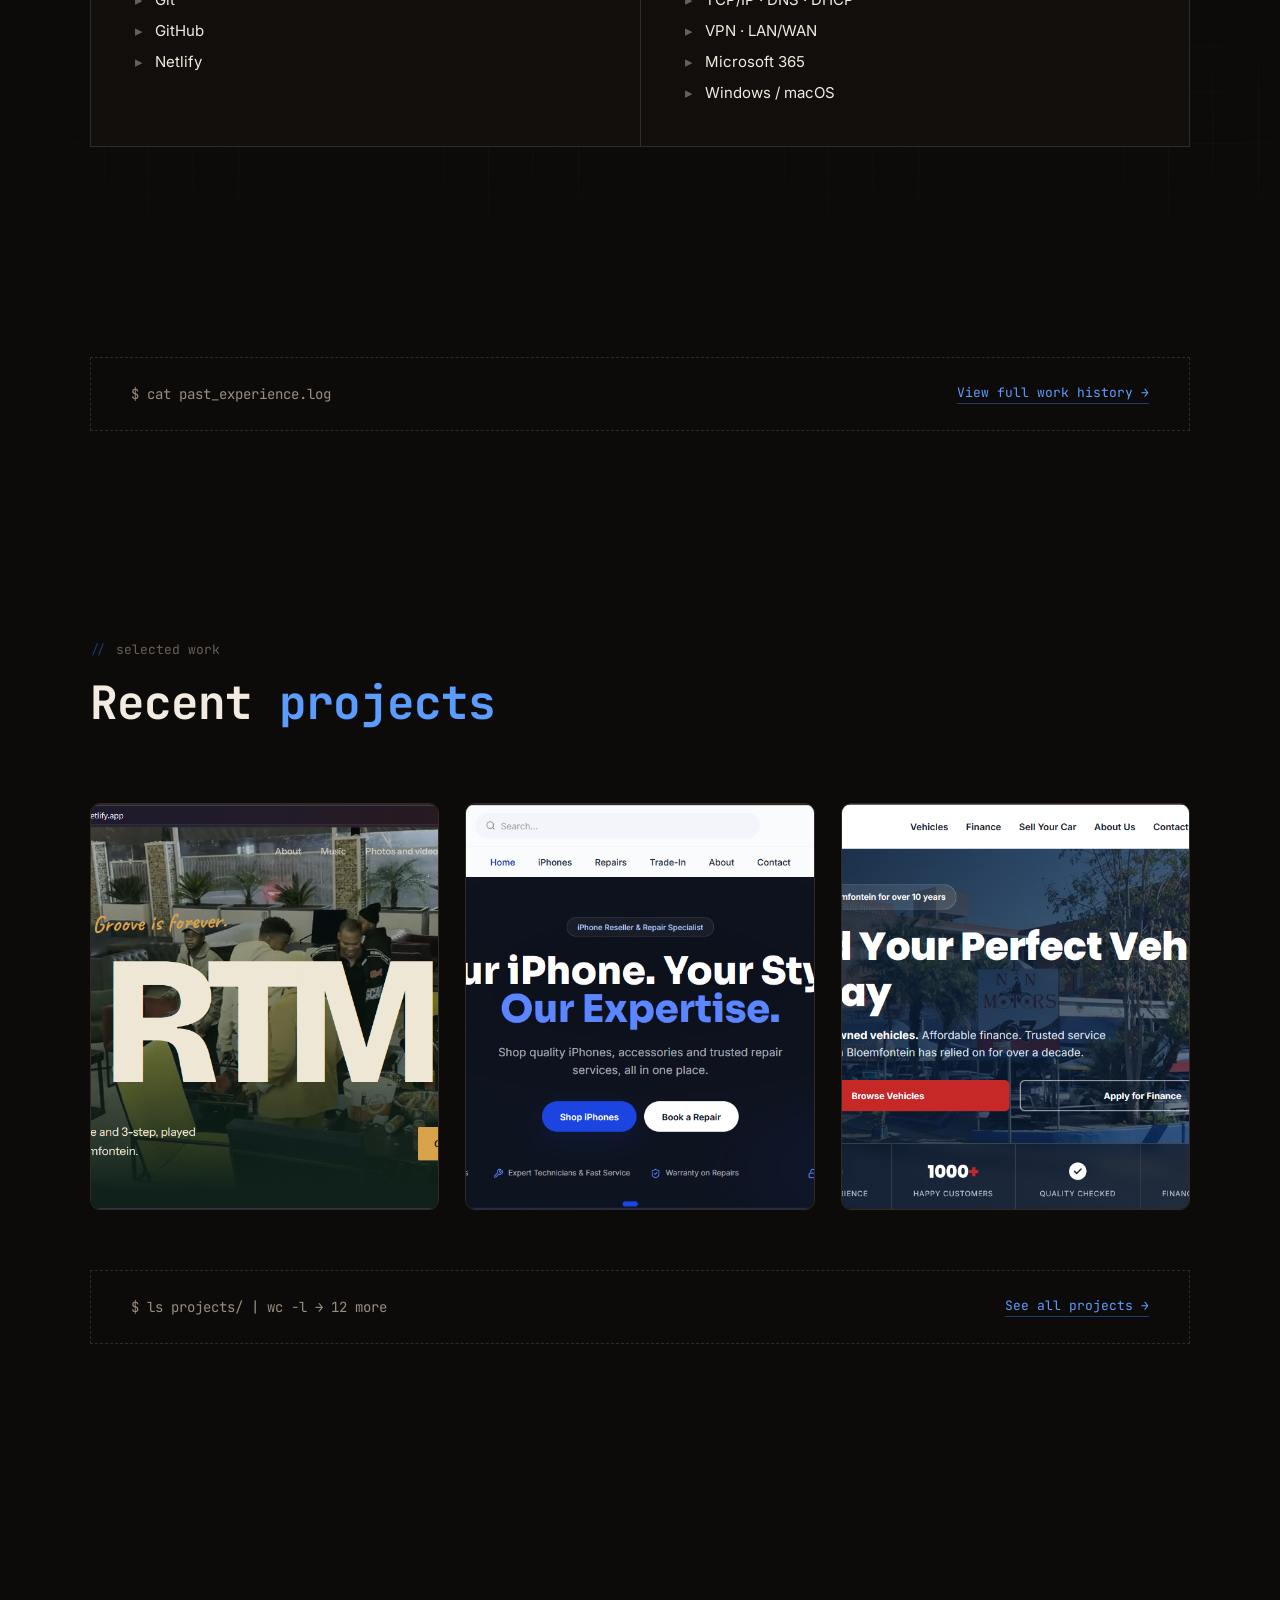
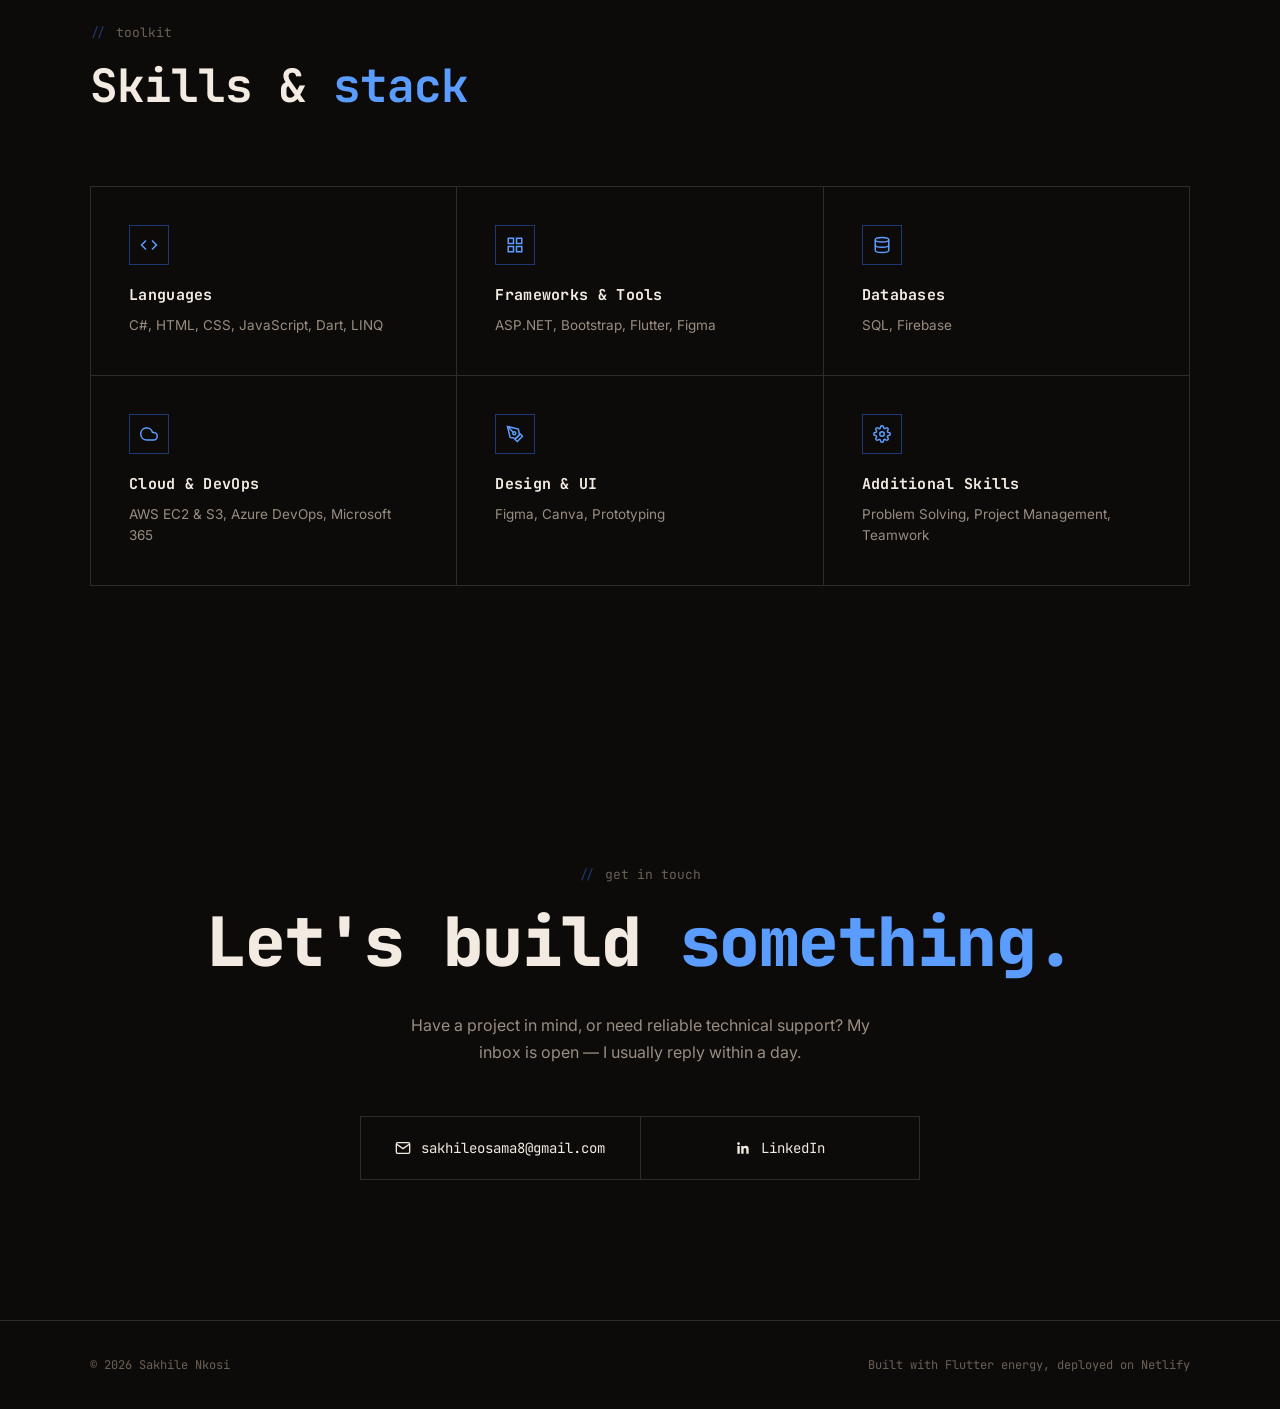
==== commit 560bbb3b: "Location" ====
--- a/index.html
+++ b/index.html
@@ -77,7 +77,7 @@
     <div class="hero-overlay"></div>
 
     <div class="wrap hero-content">
-      <div class="eyebrow"><span class="status-dot"></span> AVAILABLE FOR WORK — JOHANNESBURG, ZA</div>
+      <div class="eyebrow"><span class="status-dot"></span> AVAILABLE FOR WORK — BLOEMFONTEIN, ZA</div>
       <h1 class="name">Sakhile<br><span class="surname">Nkosi<span class="cursor">&nbsp;</span></span></h1>
       <div class="role-line">
         <span>Software Developer</span><span class="pipe">/</span>
